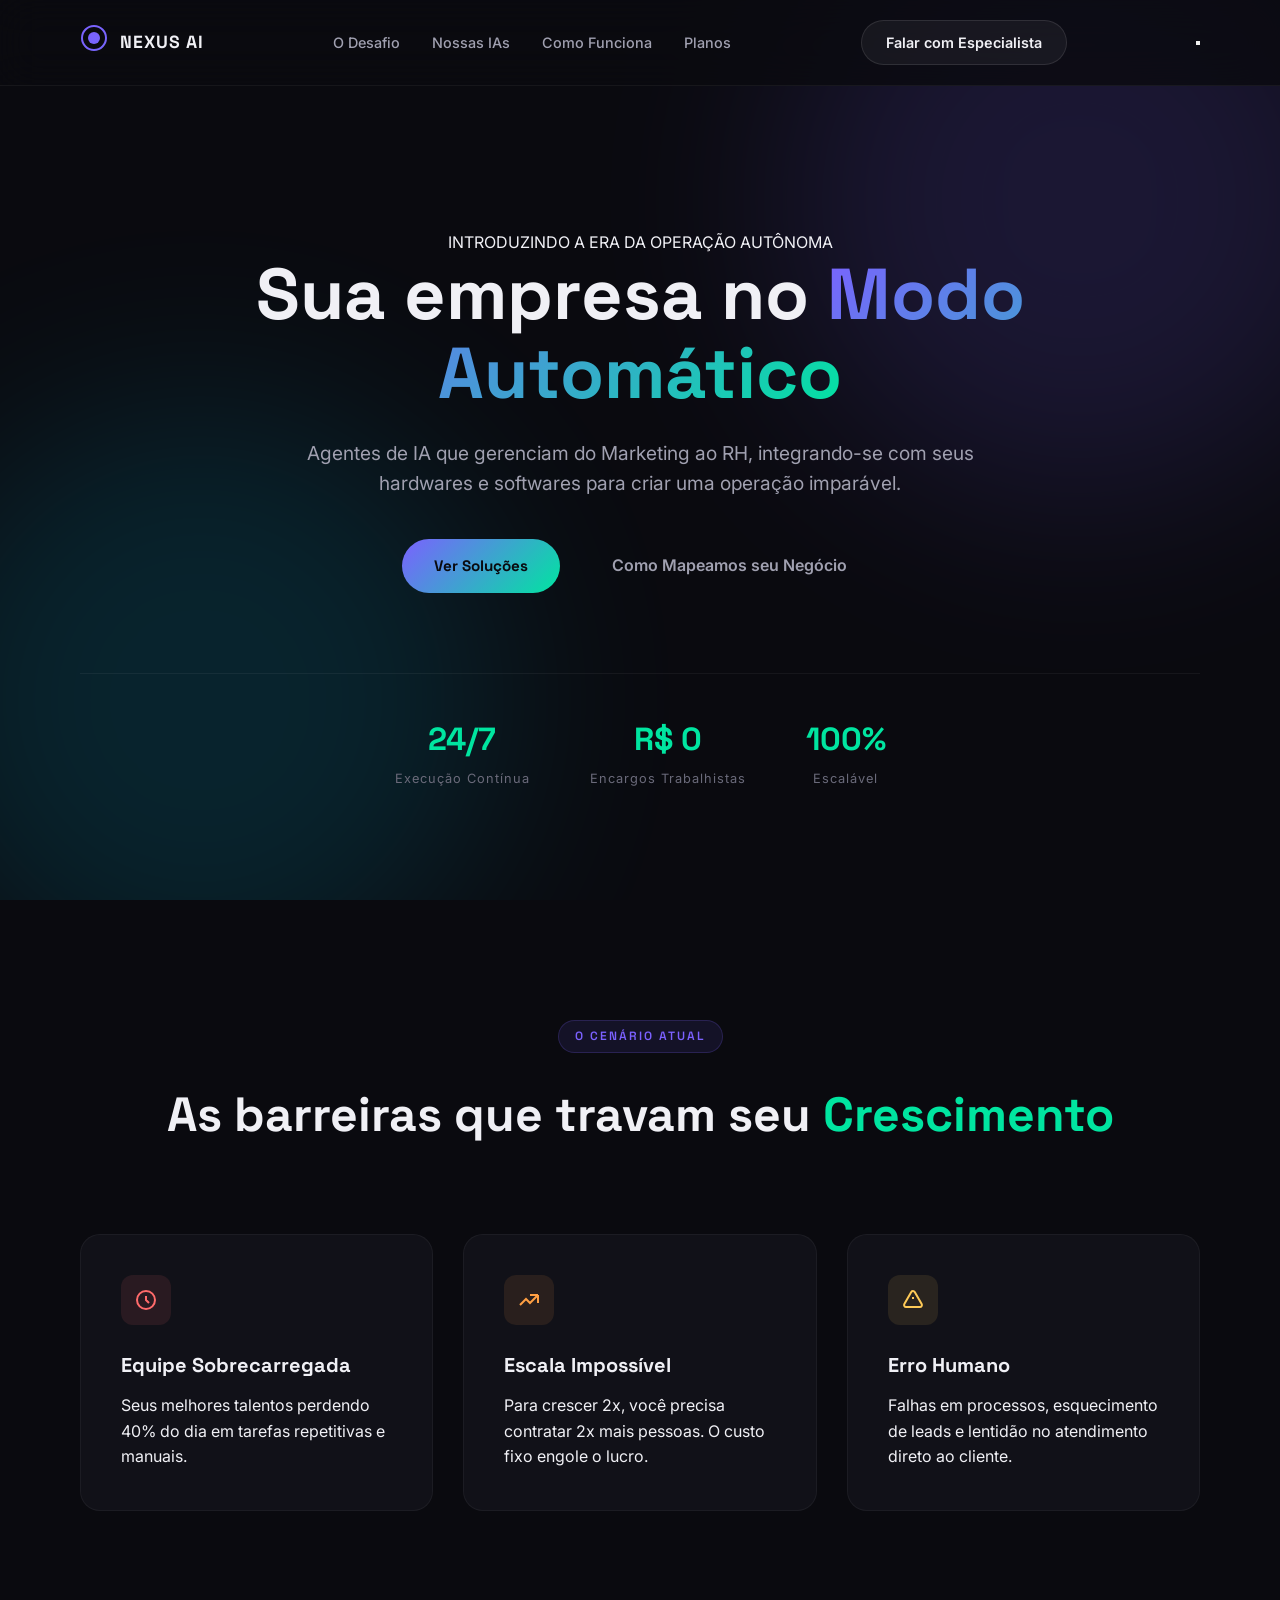
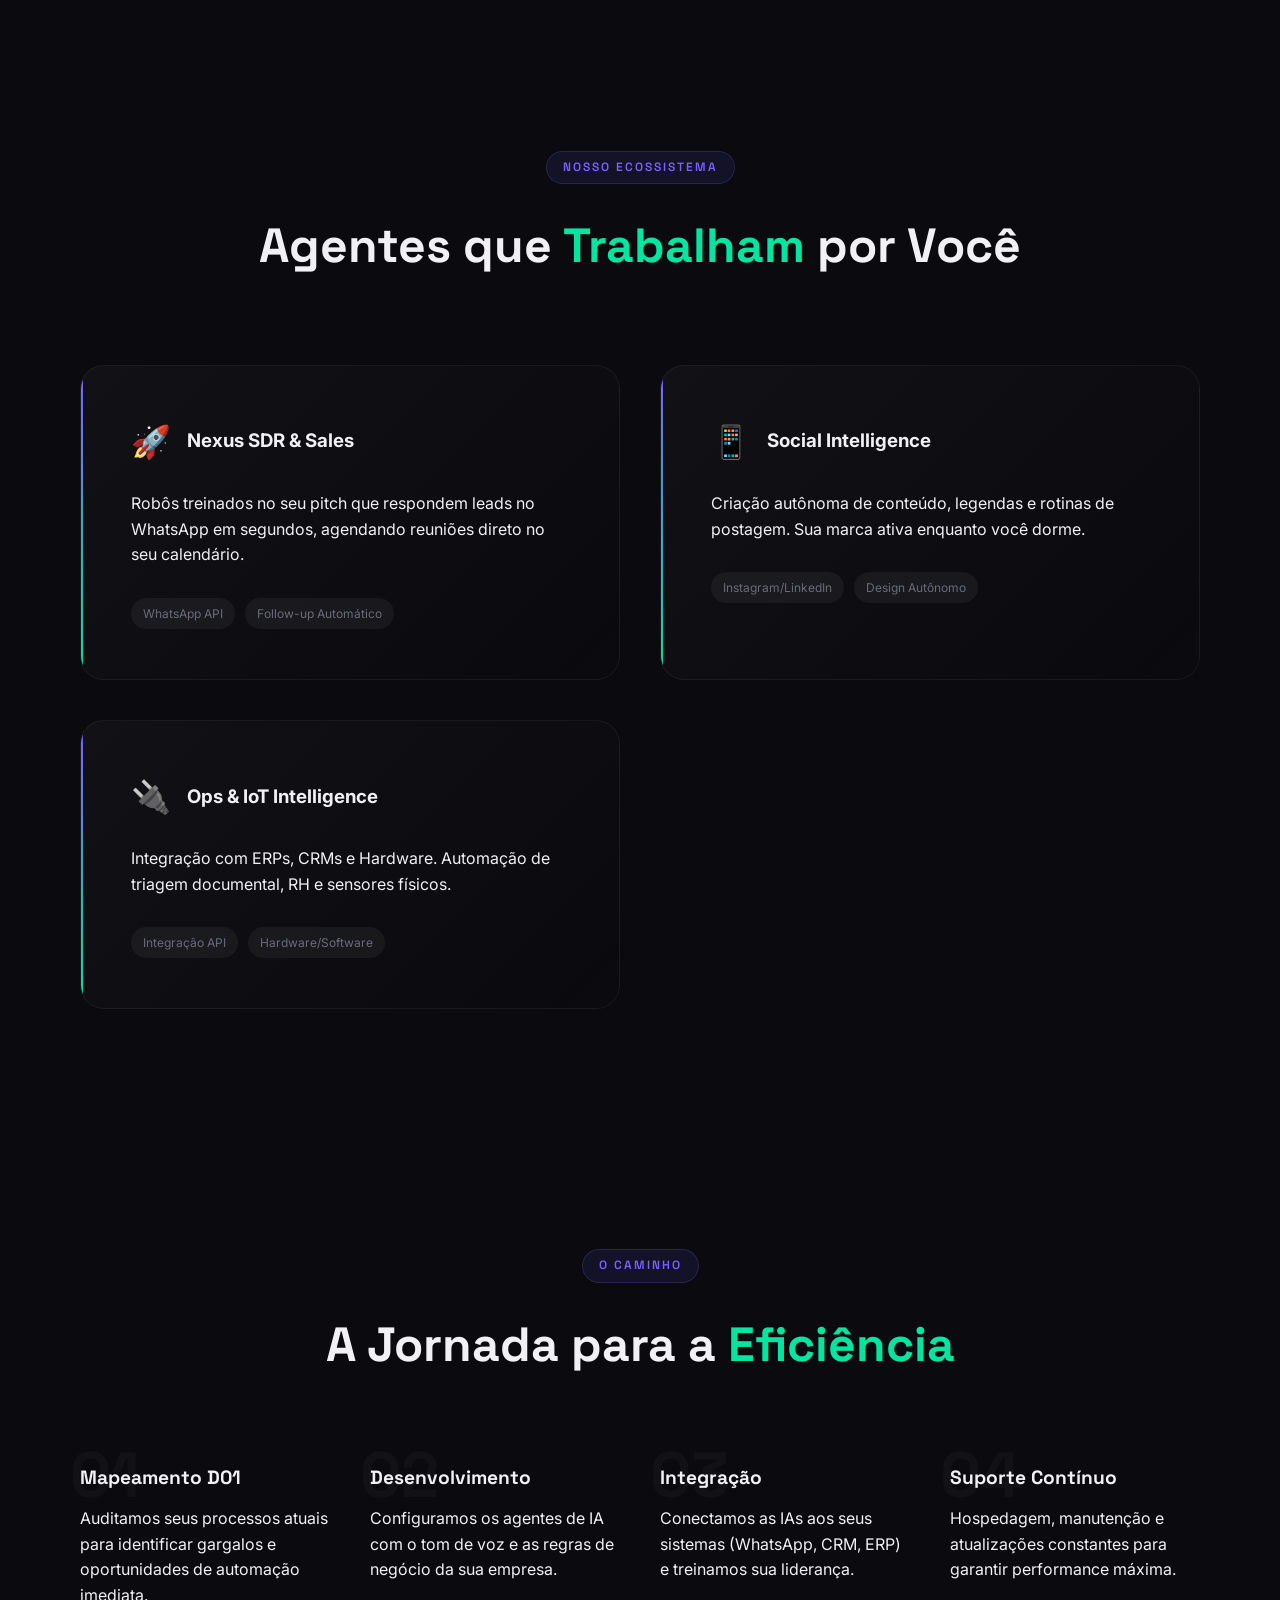
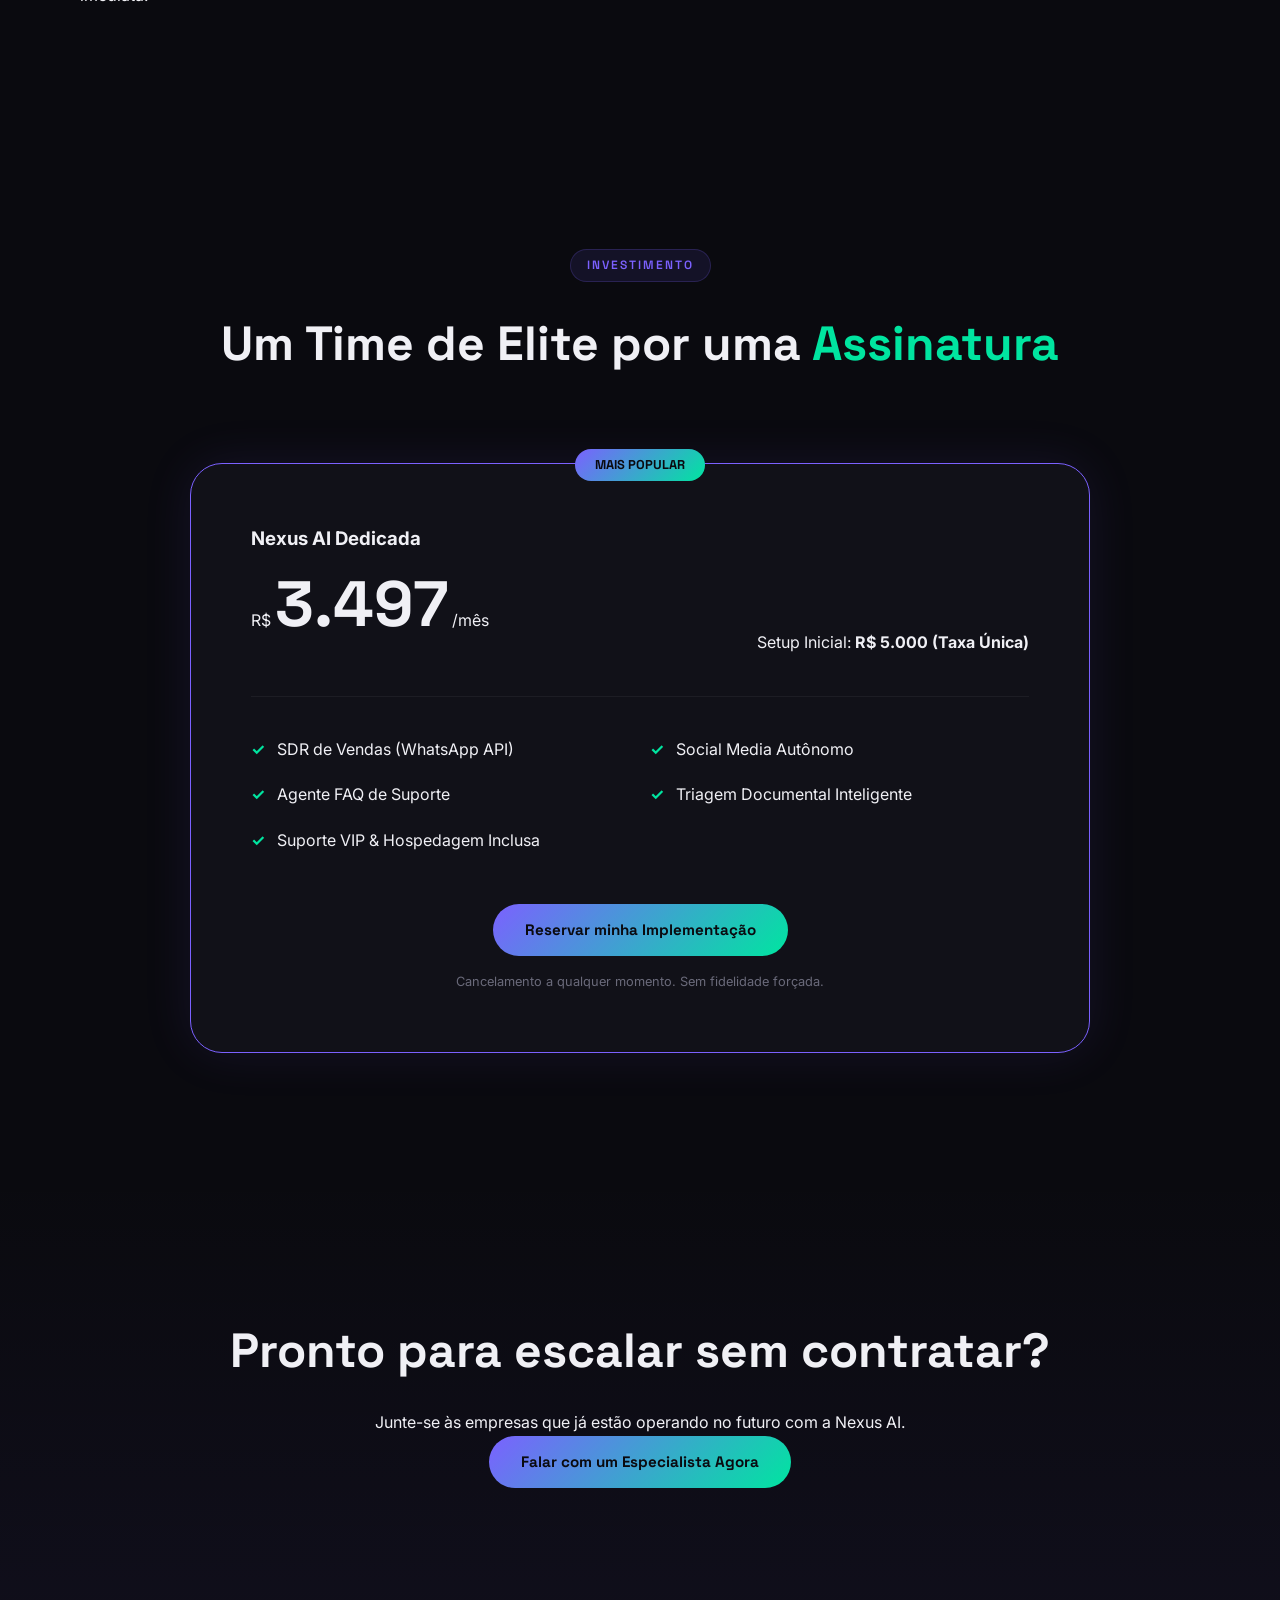
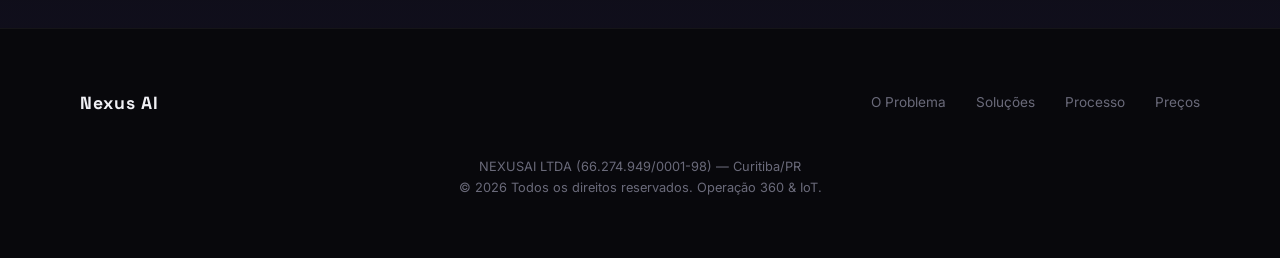
==== index.html @ a138fdcd "initial commit: nexus ai landing page" ====
<!DOCTYPE html>
<html lang="pt-BR">
<head>
    <meta charset="UTF-8">
    <meta name="viewport" content="width=device-width, initial-scale=1.0">
    <title>Nexus AI — Inteligência Artificial Operacional</title>
    <meta name="description" content="Automação operacional profunda com agentes de IA para empresas que buscam escala e eficiência.">
    <link rel="preconnect" href="https://fonts.googleapis.com">
    <link rel="preconnect" href="https://fonts.gstatic.com" crossorigin>
    <link href="https://fonts.googleapis.com/css2?family=Inter:wght@300;400;500;600;700;800;900&family=Space+Grotesk:wght@400;500;600;700&display=swap" rel="stylesheet">
    <link rel="stylesheet" href="landing.css">
</head>
<body>
    <!-- Header -->
    <header class="header">
        <div class="header-container">
            <div class="logo">
                <div class="logo-icon">
                    <svg width="28" height="28" viewBox="0 0 28 28" fill="none">
                        <circle cx="14" cy="14" r="12" stroke="url(#logoGrad)" stroke-width="2"/>
                        <circle cx="14" cy="14" r="6" fill="url(#logoGrad)"/>
                        <defs>
                            <linearGradient id="logoGrad" x1="0" y1="0" x2="28" y2="28">
                                <stop offset="0%" stop-color="#7B61FF"/>
                                <stop offset="100%" stop-color="#00E5A0"/>
                            </linearGradient>
                        </defs>
                    </svg>
                </div>
                <span>NEXUS AI</span>
            </div>
            <nav class="nav-links">
                <a href="#problema">O Desafio</a>
                <a href="#solucoes">Nossas IAs</a>
                <a href="#processo">Como Funciona</a>
                <a href="#precos">Planos</a>
            </nav>
            <div class="header-cta">
                <a href="https://wa.me/5541997586835" class="btn-secondary">Falar com Especialista</a>
            </div>
            <button class="mobile-menu-btn"><span></span><span></span></button>
        </div>
    </header>

    <main>
        <!-- HERO SECTION -->
        <section class="hero" id="home">
            <div class="hero-container container">
                <div class="hero-badge reveal">INTRODUZINDO A ERA DA OPERAÇÃO AUTÔNOMA</div>
                <h1 class="hero-title reveal">
                    Sua empresa no <span class="gradient-text">Modo Automático</span>
                </h1>
                <p class="hero-text reveal">
                    Agentes de IA que gerenciam do Marketing ao RH, integrando-se com seus hardwares e softwares para criar uma operação imparável.
                </p>
                <div class="hero-actions reveal">
                    <a href="#solucoes" class="btn-primary">Ver Soluções</a>
                    <a href="#processo" class="btn-ghost">Como Mapeamos seu Negócio</a>
                </div>
                <div class="hero-stats reveal">
                    <div class="stat-item">
                        <span class="stat-val">24/7</span>
                        <span class="stat-label">Execução Contínua</span>
                    </div>
                    <div class="stat-item">
                        <span class="stat-val">R$ 0</span>
                        <span class="stat-label">Encargos Trabalhistas</span>
                    </div>
                    <div class="stat-item">
                        <span class="stat-val">100%</span>
                        <span class="stat-label">Escalável</span>
                    </div>
                </div>
            </div>
            <div class="hero-bg">
                <div class="blob blob-1"></div>
                <div class="blob blob-2"></div>
            </div>
        </section>

        <!-- PROBLEM SECTION -->
        <section class="section problem" id="problema">
            <div class="container">
                <div class="section-header reveal">
                    <span class="badge">O CENÁRIO ATUAL</span>
                    <h2>As barreiras que travam seu <span>Crescimento</span></h2>
                </div>
                <div class="problem-grid">
                    <div class="problem-card reveal">
                        <div class="icon red">
                            <svg width="24" height="24" viewBox="0 0 24 24" fill="none" stroke="currentColor" stroke-width="2"><path d="M12 8v4l3 3m6-3a9 9 0 11-18 0 9 9 0 0118 0z"/></svg>
                        </div>
                        <h3>Equipe Sobrecarregada</h3>
                        <p>Seus melhores talentos perdendo 40% do dia em tarefas repetitivas e manuais.</p>
                    </div>
                    <div class="problem-card reveal">
                        <div class="icon orange">
                            <svg width="24" height="24" viewBox="0 0 24 24" fill="none" stroke="currentColor" stroke-width="2"><path d="M13 7h8m0 0v8m0-8l-8 8-4-4-6 6"/></svg>
                        </div>
                        <h3>Escala Impossível</h3>
                        <p>Para crescer 2x, você precisa contratar 2x mais pessoas. O custo fixo engole o lucro.</p>
                    </div>
                    <div class="problem-card reveal">
                        <div class="icon yellow">
                            <svg width="24" height="24" viewBox="0 0 24 24" fill="none" stroke="currentColor" stroke-width="2"><path d="M12 9v2m0 4h.01m-6.938 4h13.856c1.54 0 2.502-1.667 1.732-3L13.732 4c-.77-1.333-2.694-1.333-3.464 0L3.34 16c-.77 1.333.192 3 1.732 3z"/></svg>
                        </div>
                        <h3>Erro Humano</h3>
                        <p>Falhas em processos, esquecimento de leads e lentidão no atendimento direto ao cliente.</p>
                    </div>
                </div>
            </div>
        </section>

        <!-- SOLUTIONS SECTION -->
        <section class="section solutions" id="solucoes">
            <div class="container">
                <div class="section-header reveal">
                    <span class="badge">NOSSO ECOSSISTEMA</span>
                    <h2>Agentes que <span>Trabalham</span> por Você</h2>
                </div>
                <div class="solutions-grid">
                    <div class="solution-card reveal">
                        <div class="sol-top">
                            <div class="sol-icon">🚀</div>
                            <h3>Nexus SDR & Sales</h3>
                        </div>
                        <p>Robôs treinados no seu pitch que respondem leads no WhatsApp em segundos, agendando reuniões direto no seu calendário.</p>
                        <div class="sol-tags">
                            <span>WhatsApp API</span>
                            <span>Follow-up Automático</span>
                        </div>
                    </div>
                    <div class="solution-card reveal">
                        <div class="sol-top">
                            <div class="sol-icon">📱</div>
                            <h3>Social Intelligence</h3>
                        </div>
                        <p>Criação autônoma de conteúdo, legendas e rotinas de postagem. Sua marca ativa enquanto você dorme.</p>
                        <div class="sol-tags">
                            <span>Instagram/LinkedIn</span>
                            <span>Design Autônomo</span>
                        </div>
                    </div>
                    <div class="solution-card reveal">
                        <div class="sol-top">
                            <div class="sol-icon">🔌</div>
                            <h3>Ops & IoT Intelligence</h3>
                        </div>
                        <p>Integração com ERPs, CRMs e Hardware. Automação de triagem documental, RH e sensores físicos.</p>
                        <div class="sol-tags">
                            <span>Integração API</span>
                            <span>Hardware/Software</span>
                        </div>
                    </div>
                </div>
            </div>
        </section>

        <!-- PROCESS SECTION -->
        <section class="section process" id="processo">
            <div class="container">
                <div class="section-header reveal">
                    <span class="badge">O CAMINHO</span>
                    <h2>A Jornada para a <span>Eficiência</span></h2>
                </div>
                <div class="process-steps">
                    <div class="p-step reveal">
                        <div class="p-num">01</div>
                        <h3>Mapeamento D01</h3>
                        <p>Auditamos seus processos atuais para identificar gargalos e oportunidades de automação imediata.</p>
                    </div>
                    <div class="p-step reveal">
                        <div class="p-num">02</div>
                        <h3>Desenvolvimento</h3>
                        <p>Configuramos os agentes de IA com o tom de voz e as regras de negócio da sua empresa.</p>
                    </div>
                    <div class="p-step reveal">
                        <div class="p-num">03</div>
                        <h3>Integração</h3>
                        <p>Conectamos as IAs aos seus sistemas (WhatsApp, CRM, ERP) e treinamos sua liderança.</p>
                    </div>
                    <div class="p-step reveal">
                        <div class="p-num">04</div>
                        <h3>Suporte Contínuo</h3>
                        <p>Hospedagem, manutenção e atualizações constantes para garantir performance máxima.</p>
                    </div>
                </div>
            </div>
        </section>

        <!-- PRICING SECTION -->
        <section class="section pricing" id="precos">
            <div class="container">
                <div class="section-header reveal">
                    <span class="badge">INVESTIMENTO</span>
                    <h2>Um Time de Elite por uma <span>Assinatura</span></h2>
                </div>
                <div class="pricing-card-main reveal">
                    <div class="pricing-badge">MAIS POPULAR</div>
                    <div class="pricing-top">
                        <div class="price-info">
                            <h3>Nexus AI Dedicada</h3>
                            <div class="price">
                                <span class="currency">R$</span>
                                <span class="amt">3.497</span>
                                <span class="period">/mês</span>
                            </div>
                        </div>
                        <div class="setup-info">
                            <span>Setup Inicial: <strong>R$ 5.000 (Taxa Única)</strong></span>
                        </div>
                    </div>
                    <div class="pricing-content">
                        <ul class="features">
                            <li>SDR de Vendas (WhatsApp API)</li>
                            <li>Social Media Autônomo</li>
                            <li>Agente FAQ de Suporte</li>
                            <li>Triagem Documental Inteligente</li>
                            <li>Suporte VIP & Hospedagem Inclusa</li>
                        </ul>
                        <div class="pricing-actions">
                            <a href="https://wa.me/5541997586835" class="btn-primary">Reservar minha Implementação</a>
                            <p class="disclaimer">Cancelamento a qualquer momento. Sem fidelidade forçada.</p>
                        </div>
                    </div>
                </div>
            </div>
        </section>

        <!-- FINAL CTA -->
        <section class="final-cta">
            <div class="container reveal">
                <h2>Pronto para escalar sem contratar?</h2>
                <p>Junte-se às empresas que já estão operando no futuro com a Nexus AI.</p>
                <div class="cta-buttons">
                    <a href="https://wa.me/5541997586835" class="btn-primary">Falar com um Especialista Agora</a>
                </div>
            </div>
        </section>
    </main>

    <footer class="footer">
        <div class="container">
            <div class="footer-top">
                <div class="logo">Nexus AI</div>
                <div class="footer-links">
                    <a href="#problema">O Problema</a>
                    <a href="#solucoes">Soluções</a>
                    <a href="#processo">Processo</a>
                    <a href="#precos">Preços</a>
                </div>
            </div>
            <div class="footer-bottom">
                <p>NEXUSAI LTDA (66.274.949/0001-98) — Curitiba/PR</p>
                <p>© 2026 Todos os direitos reservados. Operação 360 & IoT.</p>
            </div>
        </div>
    </footer>

    <script src="landing_script.js"></script>
</body>
</html>
---- landing.css ----
/* ============================================
   NEXUS AI — LANDING PAGE STYLES
   ============================================ */

:root {
    --bg-primary: #0a0a0f;
    --bg-secondary: #0d0d12;
    --bg-card: rgba(22, 22, 30, 0.6);
    --text-primary: #f0f0f5;
    --text-secondary: #a0a0b0;
    --text-muted: #6a6a7a;
    --accent-green: #00E5A0;
    --accent-cyan: #00B4D8;
    --accent-purple: #7B61FF;
    --accent-red: #FF6B6B;
    --accent-orange: #FF9F43;
    --accent-yellow: #FECA57;
    --gradient-primary: linear-gradient(135deg, #7B61FF 0%, #00E5A0 100%);
    --font-primary: 'Inter', sans-serif;
    --font-display: 'Space Grotesk', sans-serif;
    --transition: all 0.4s cubic-bezier(0.4, 0, 0.2, 1);
    --container-max: 1200px;
}

* {
    margin: 0;
    padding: 0;
    box-sizing: border-box;
}

html {
    scroll-behavior: smooth;
    background-color: var(--bg-primary);
}

body {
    font-family: var(--font-primary);
    background: var(--bg-primary);
    color: var(--text-primary);
    line-height: 1.6;
    overflow-x: hidden;
    -webkit-font-smoothing: antialiased;
}

.container {
    width: 100%;
    max-width: var(--container-max);
    margin: 0 auto;
    padding: 0 40px;
}

.gradient-text {
    background: var(--gradient-primary);
    -webkit-background-clip: text;
    -webkit-text-fill-color: transparent;
    background-clip: text;
}

.badge {
    display: inline-block;
    padding: 6px 16px;
    background: rgba(123, 97, 255, 0.1);
    border: 1px solid rgba(123, 97, 255, 0.2);
    border-radius: 100px;
    font-family: var(--font-display);
    font-size: 0.75rem;
    font-weight: 600;
    letter-spacing: 2px;
    color: var(--accent-purple);
    margin-bottom: 24px;
}

/* ============================================
   HEADER
   ============================================ */
.header {
    position: fixed;
    top: 0;
    left: 0;
    width: 100%;
    z-index: 1000;
    background: rgba(10, 10, 15, 0.8);
    backdrop-filter: blur(20px);
    border-bottom: 1px solid rgba(255, 255, 255, 0.05);
    padding: 20px 0;
    transition: var(--transition);
}

.header-container {
    display: flex;
    justify-content: space-between;
    align-items: center;
    max-width: var(--container-max);
    margin: 0 auto;
    padding: 0 40px;
}

.logo {
    display: flex;
    align-items: center;
    gap: 12px;
    font-family: var(--font-display);
    font-weight: 700;
    font-size: 1.1rem;
    letter-spacing: 1px;
}

.nav-links {
    display: flex;
    gap: 32px;
}

.nav-links a {
    text-decoration: none;
    color: var(--text-secondary);
    font-size: 0.9rem;
    font-weight: 500;
    transition: var(--transition);
}

.nav-links a:hover {
    color: var(--accent-green);
}

/* ============================================
   BUTTONS
   ============================================ */
.btn-primary {
    display: inline-flex;
    align-items: center;
    padding: 14px 32px;
    background: var(--gradient-primary);
    border: none;
    border-radius: 100px;
    color: #0a0a0f;
    font-family: var(--font-display);
    font-size: 0.95rem;
    font-weight: 700;
    text-decoration: none;
    transition: var(--transition);
    cursor: pointer;
}

.btn-primary:hover {
    transform: translateY(-3px);
    box-shadow: 0 10px 30px rgba(123, 97, 255, 0.3);
}

.btn-secondary {
    display: inline-flex;
    padding: 10px 24px;
    background: rgba(255, 255, 255, 0.05);
    border: 1px solid rgba(255, 255, 255, 0.1);
    border-radius: 100px;
    color: var(--text-primary);
    font-size: 0.9rem;
    font-weight: 600;
    text-decoration: none;
    transition: var(--transition);
}

.btn-secondary:hover {
    background: rgba(255, 255, 255, 0.1);
    border-color: var(--accent-green);
}

.btn-ghost {
    display: inline-flex;
    padding: 14px 32px;
    color: var(--text-secondary);
    text-decoration: none;
    font-weight: 600;
}

/* ============================================
   HERO
   ============================================ */
.hero {
    min-height: 100vh;
    display: flex;
    align-items: center;
    padding-top: 120px;
    position: relative;
    overflow: hidden;
}

.hero-container {
    position: relative;
    z-index: 10;
    text-align: center;
}

.hero-title {
    font-family: var(--font-display);
    font-size: clamp(2.5rem, 6vw, 4.5rem);
    font-weight: 800;
    line-height: 1.1;
    margin-bottom: 24px;
}

.hero-text {
    font-size: 1.2rem;
    color: var(--text-secondary);
    max-width: 700px;
    margin: 0 auto 40px;
}

.hero-actions {
    display: flex;
    justify-content: center;
    gap: 20px;
    margin-bottom: 80px;
}

.hero-stats {
    display: flex;
    justify-content: center;
    gap: 60px;
    padding-top: 40px;
    border-top: 1px solid rgba(255, 255, 255, 0.05);
}

.stat-item {
    text-align: center;
}

.stat-val {
    display: block;
    font-family: var(--font-display);
    font-size: 2rem;
    font-weight: 700;
    color: var(--accent-green);
}

.stat-label {
    font-size: 0.8rem;
    color: var(--text-muted);
    letter-spacing: 1px;
}

.hero-bg {
    position: absolute;
    inset: 0;
    z-index: 1;
}

.blob {
    position: absolute;
    width: 600px;
    height: 600px;
    filter: blur(100px);
    opacity: 0.15;
    border-radius: 50%;
}

.blob-1 {
    top: -100px;
    right: -100px;
    background: var(--accent-purple);
}

.blob-2 {
    bottom: -100px;
    left: -100px;
    background: var(--accent-cyan);
}

/* ============================================
   SECTIONS
   ============================================ */
.section {
    padding: 120px 0;
}

.section-header {
    text-align: center;
    margin-bottom: 80px;
}

.section-header h2 {
    font-family: var(--font-display);
    font-size: clamp(2rem, 4vw, 3rem);
    font-weight: 700;
}

.section-header h2 span {
    color: var(--accent-green);
}

/* ============================================
   PROBLEM GRID
   ============================================ */
.problem-grid {
    display: grid;
    grid-template-columns: repeat(auto-fit, minmax(300px, 1fr));
    gap: 30px;
}

.problem-card {
    padding: 40px;
    background: var(--bg-card);
    border: 1px solid rgba(255, 255, 255, 0.05);
    border-radius: 20px;
    transition: var(--transition);
}

.problem-card:hover {
    background: rgba(22, 22, 30, 0.8);
    transform: translateY(-5px);
    border-color: rgba(0, 229, 160, 0.2);
}

.problem-card .icon {
    width: 50px;
    height: 50px;
    border-radius: 12px;
    display: flex;
    align-items: center;
    justify-content: center;
    margin-bottom: 24px;
}

.icon.red { background: rgba(255, 107, 107, 0.1); color: var(--accent-red); }
.icon.orange { background: rgba(255, 159, 67, 0.1); color: var(--accent-orange); }
.icon.yellow { background: rgba(254, 202, 87, 0.1); color: var(--accent-yellow); }

.problem-card h3 {
    font-family: var(--font-display);
    font-size: 1.25rem;
    margin-bottom: 12px;
}

/* ============================================
   SOLUTIONS
   ============================================ */
.solutions-grid {
    display: grid;
    grid-template-columns: repeat(auto-fit, minmax(350px, 1fr));
    gap: 40px;
}

.solution-card {
    padding: 50px;
    background: linear-gradient(135deg, rgba(255,255,255,0.03), transparent);
    border: 1px solid rgba(255, 255, 255, 0.05);
    border-radius: 24px;
    position: relative;
    overflow: hidden;
}

.solution-card::before {
    content: '';
    position: absolute;
    top: 0;
    left: 0;
    width: 2px;
    height: 100%;
    background: var(--gradient-primary);
}

.sol-top {
    display: flex;
    align-items: center;
    gap: 16px;
    margin-bottom: 24px;
}

.sol-icon {
    font-size: 2rem;
}

.sol-tags {
    display: flex;
    gap: 10px;
    margin-top: 30px;
}

.sol-tags span {
    padding: 6px 12px;
    background: rgba(255, 255, 255, 0.05);
    border-radius: 100px;
    font-size: 0.75rem;
    color: var(--text-muted);
}

/* ============================================
   PROCESS
   ============================================ */
.process-steps {
    display: grid;
    grid-template-columns: repeat(auto-fit, minmax(250px, 1fr));
    gap: 40px;
    position: relative;
}

.p-step {
    position: relative;
}

.p-num {
    font-family: var(--font-display);
    font-size: 4rem;
    font-weight: 800;
    color: rgba(255, 255, 255, 0.03);
    position: absolute;
    top: -20px;
    left: -10px;
    line-height: 1;
}

.p-step h3 {
    font-family: var(--font-display);
    font-size: 1.2rem;
    margin-bottom: 12px;
    position: relative;
    z-index: 10;
}

/* ============================================
   PRICING
   ============================================ */
.pricing-card-main {
    max-width: 900px;
    margin: 0 auto;
    background: #111118;
    border: 1px solid var(--accent-purple);
    border-radius: 32px;
    padding: 60px;
    position: relative;
    box-shadow: 0 0 50px rgba(123, 97, 255, 0.1);
}

.pricing-badge {
    position: absolute;
    top: -15px;
    left: 50%;
    transform: translateX(-50%);
    background: var(--gradient-primary);
    color: #0a0a0f;
    padding: 6px 20px;
    border-radius: 100px;
    font-family: var(--font-display);
    font-size: 0.8rem;
    font-weight: 700;
}

.pricing-top {
    display: flex;
    justify-content: space-between;
    align-items: flex-end;
    margin-bottom: 40px;
    padding-bottom: 40px;
    border-bottom: 1px solid rgba(255, 255, 255, 0.05);
}

.price .amt {
    font-family: var(--font-display);
    font-size: 4rem;
    font-weight: 800;
    color: var(--text-primary);
}

.features {
    list-style: none;
    display: grid;
    grid-template-columns: 1fr 1fr;
    gap: 20px;
    margin-bottom: 50px;
}

.features li::before {
    content: '✓';
    color: var(--accent-green);
    margin-right: 12px;
    font-weight: 700;
}

.pricing-actions {
    text-align: center;
}

.disclaimer {
    margin-top: 16px;
    font-size: 0.8rem;
    color: var(--text-muted);
}

/* ============================================
   FINAL CTA
   ============================================ */
.final-cta {
    padding: 140px 0;
    background: linear-gradient(to bottom, transparent, rgba(123, 97, 255, 0.05));
    text-align: center;
}

.final-cta h2 {
    font-family: var(--font-display);
    font-size: 3rem;
    margin-bottom: 20px;
}

/* ============================================
   FOOTER
   ============================================ */
.footer {
    padding: 60px 0;
    border-top: 1px solid rgba(255, 255, 255, 0.05);
    background: #08080c;
}

.footer-top {
    display: flex;
    justify-content: space-between;
    align-items: center;
    margin-bottom: 40px;
}

.footer-links {
    display: flex;
    gap: 30px;
}

.footer-links a {
    color: var(--text-muted);
    text-decoration: none;
    font-size: 0.85rem;
}

.footer-bottom {
    text-align: center;
    color: var(--text-muted);
    font-size: 0.8rem;
}

/* ============================================
   ANIMATIONS (Scroll Reveal)
   ============================================ */
.reveal {
    opacity: 0;
    transform: translateY(40px);
    transition: all 1s cubic-bezier(0.4, 0, 0.2, 1);
}

.reveal.active {
    opacity: 1;
    transform: translateY(0);
}

@media (max-width: 768px) {
    .container { padding: 0 24px; }
    .nav-links { display: none; }
    .features { grid-template-columns: 1fr; }
    .hero-actions { flex-direction: column; }
    .pricing-top { flex-direction: column; align-items: flex-start; gap: 20px; }
}
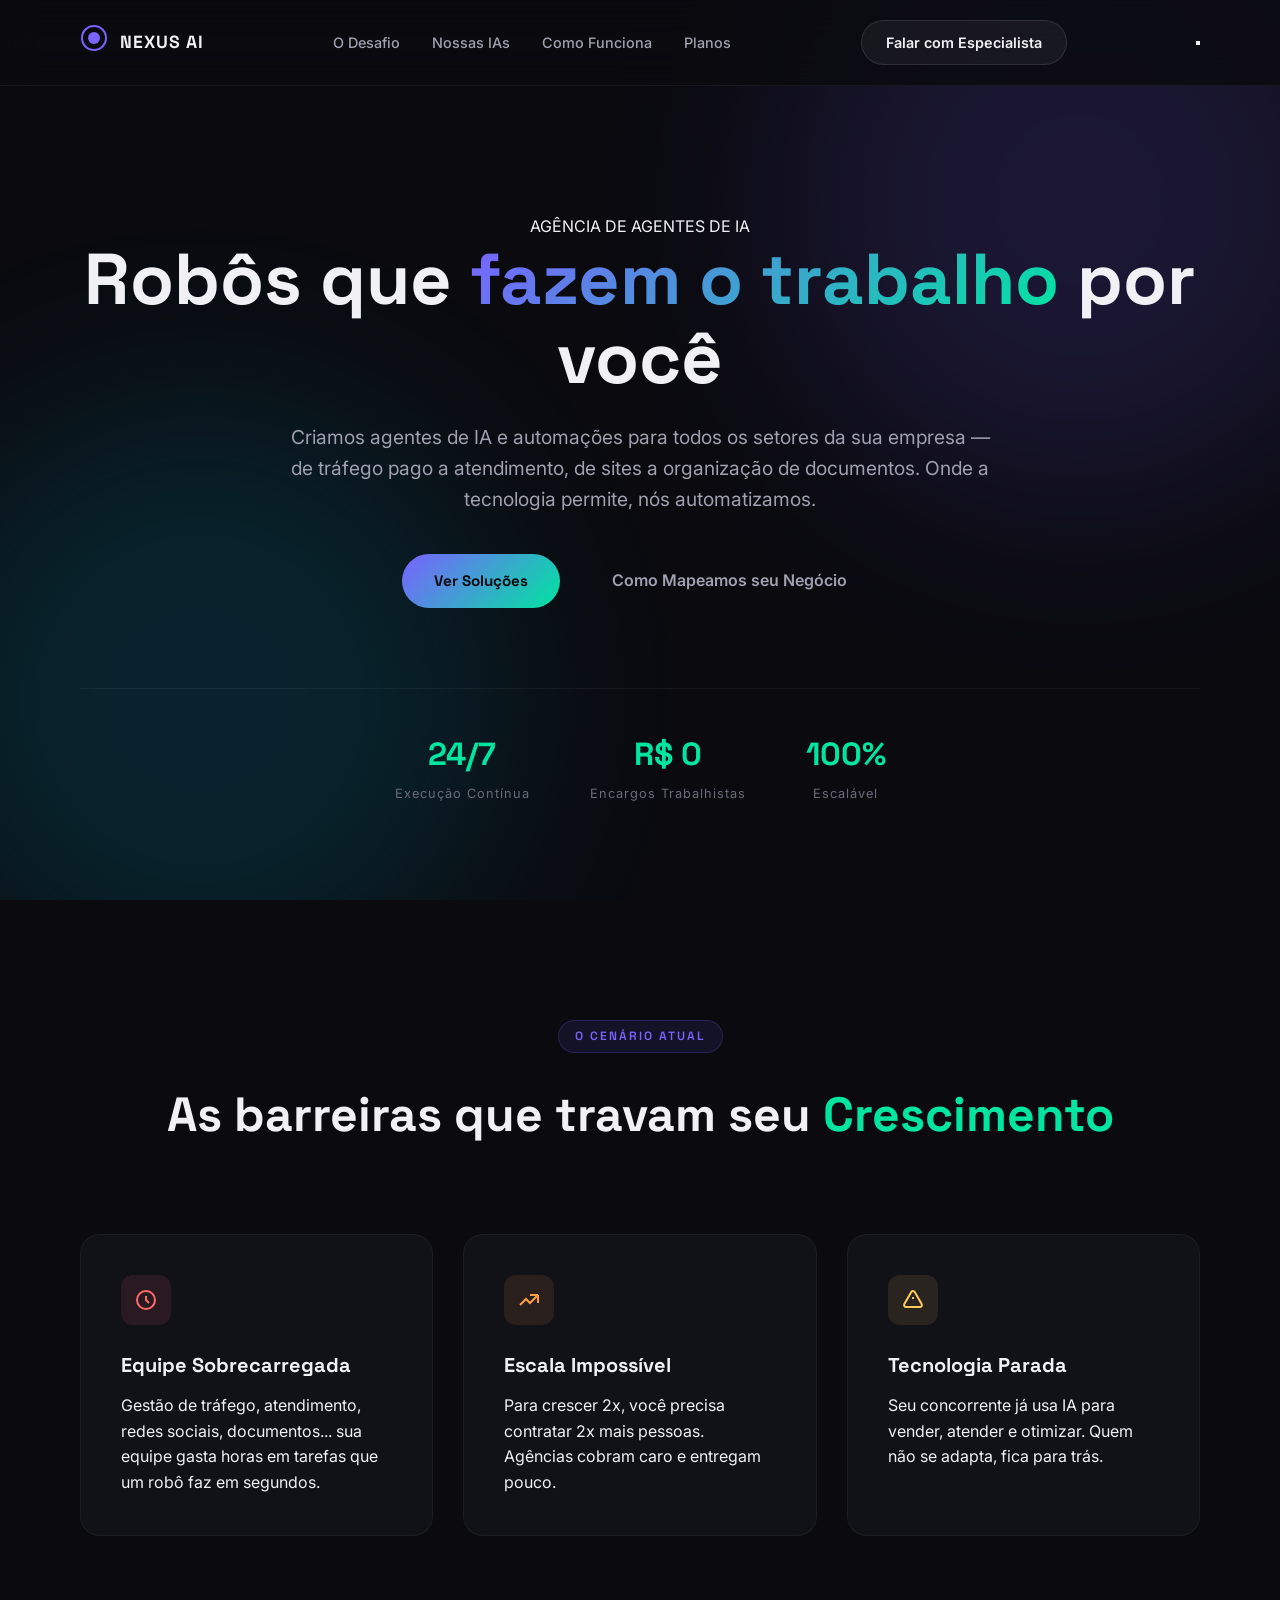
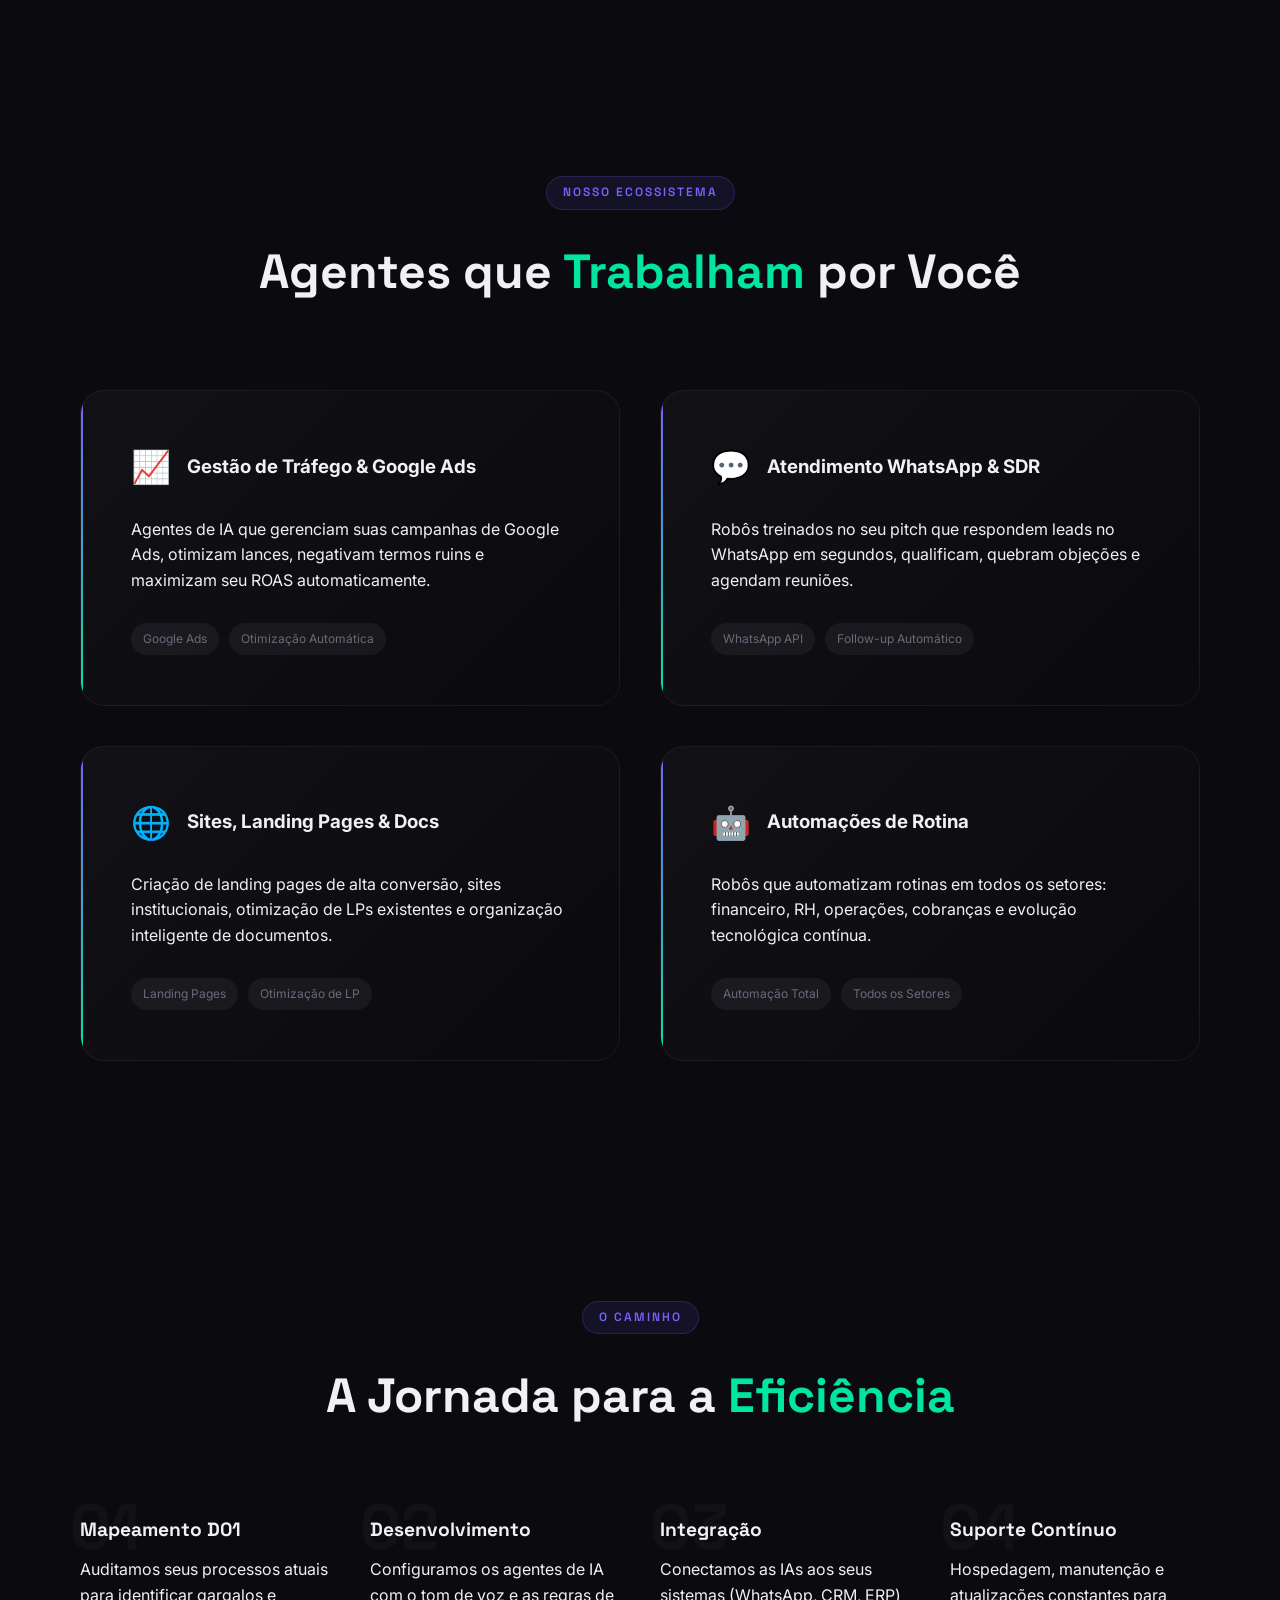
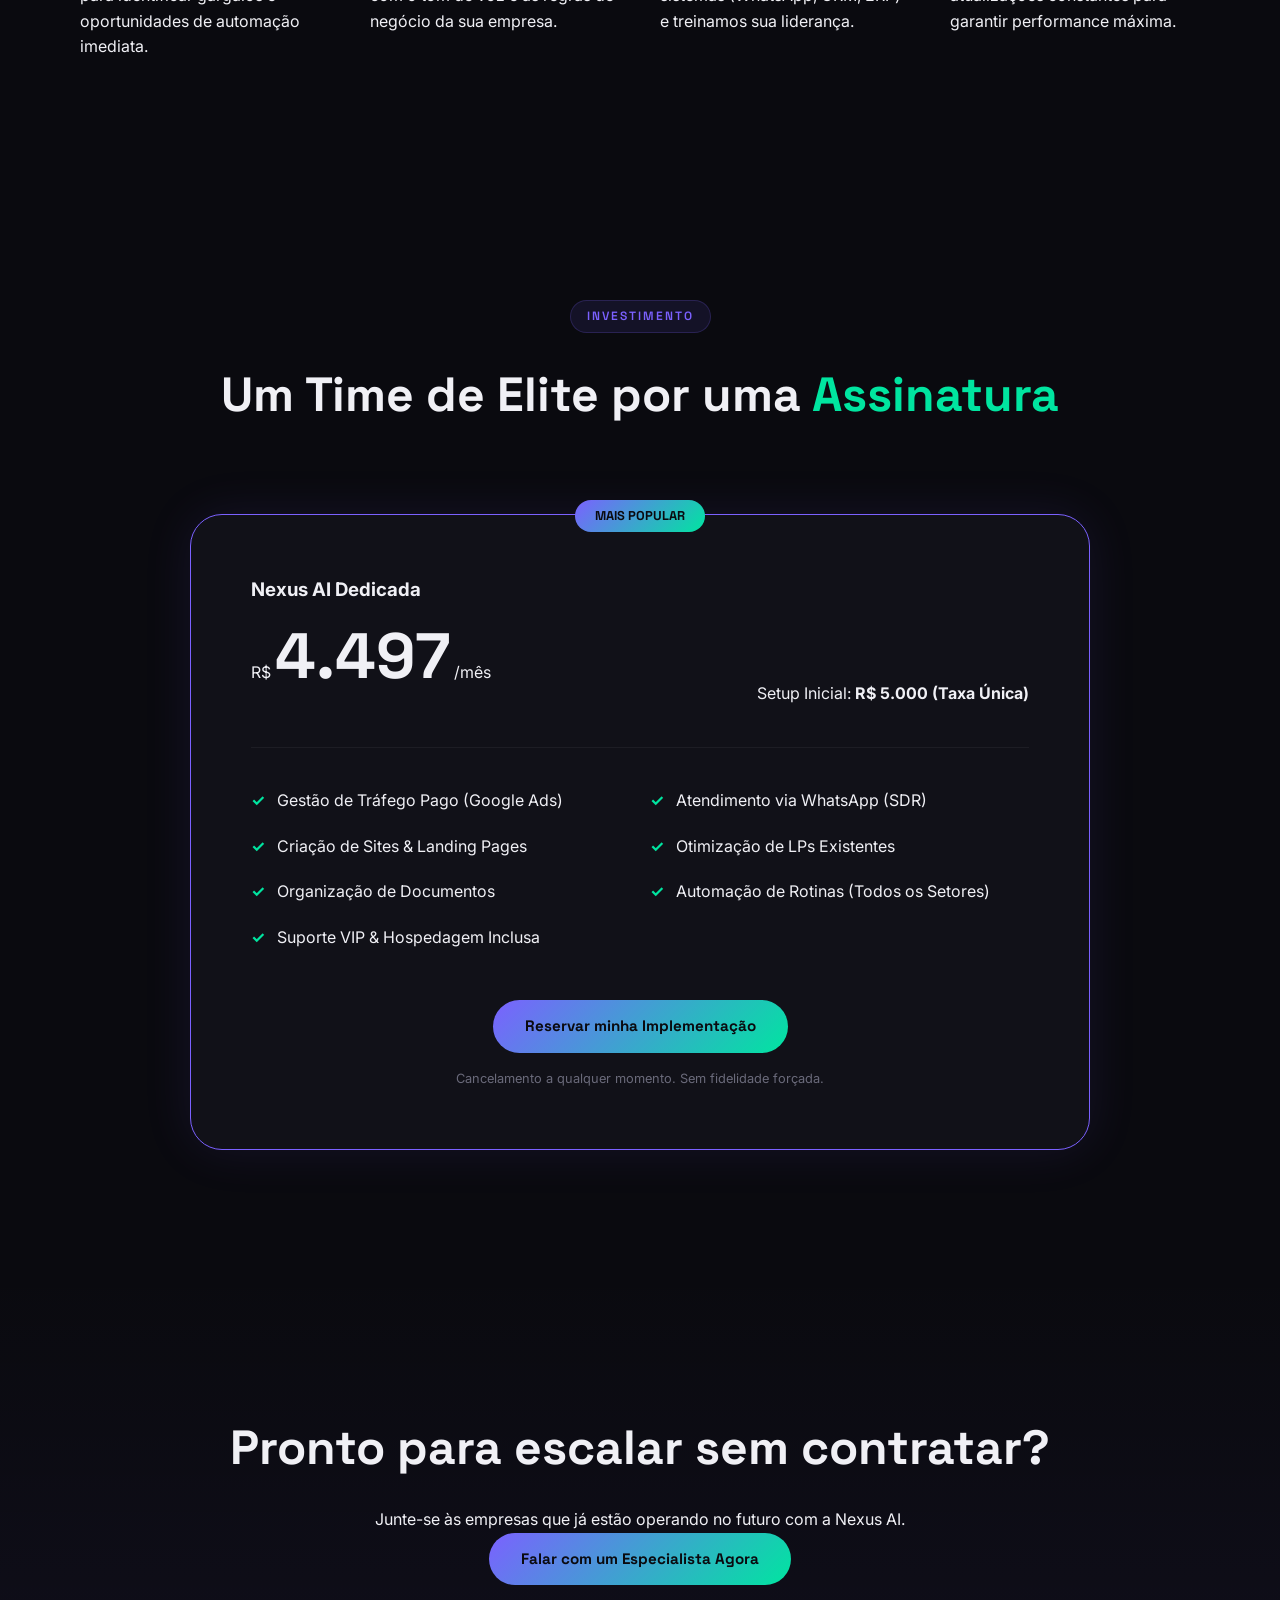
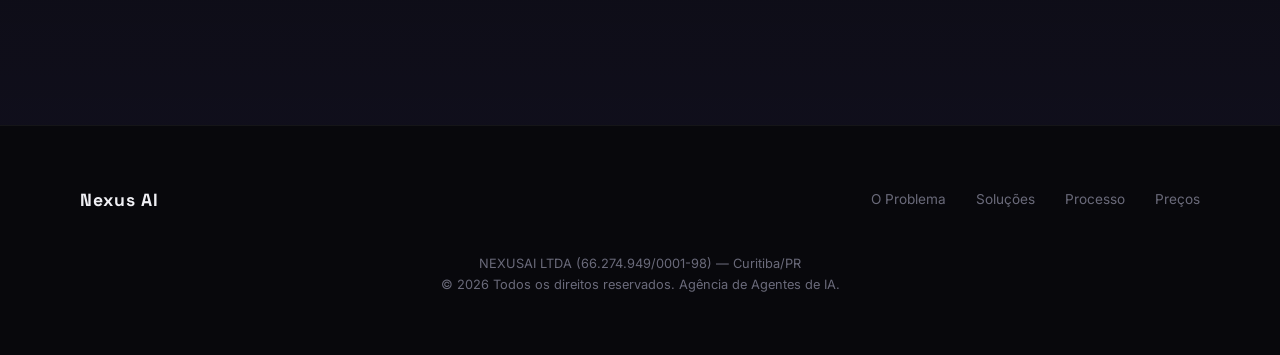
==== commit 92b31eca: "Update pricing to 4497 and service scope" ====
--- a/index.html
+++ b/index.html
@@ -3,8 +3,8 @@
 <head>
     <meta charset="UTF-8">
     <meta name="viewport" content="width=device-width, initial-scale=1.0">
-    <title>Nexus AI — Inteligência Artificial Operacional</title>
-    <meta name="description" content="Automação operacional profunda com agentes de IA para empresas que buscam escala e eficiência.">
+    <title>Nexus AI — Agência de Agentes de IA</title>
+    <meta name="description" content="Agência especializada em criar agentes de IA e automações para todos os setores da sua empresa. Gestão de tráfego, atendimento WhatsApp, sites, documentos e muito mais.">
     <link rel="preconnect" href="https://fonts.googleapis.com">
     <link rel="preconnect" href="https://fonts.gstatic.com" crossorigin>
     <link href="https://fonts.googleapis.com/css2?family=Inter:wght@300;400;500;600;700;800;900&family=Space+Grotesk:wght@400;500;600;700&display=swap" rel="stylesheet">
@@ -46,12 +46,12 @@
         <!-- HERO SECTION -->
         <section class="hero" id="home">
             <div class="hero-container container">
-                <div class="hero-badge reveal">INTRODUZINDO A ERA DA OPERAÇÃO AUTÔNOMA</div>
+                <div class="hero-badge reveal">AGÊNCIA DE AGENTES DE IA</div>
                 <h1 class="hero-title reveal">
-                    Sua empresa no <span class="gradient-text">Modo Automático</span>
+                    Robôs que <span class="gradient-text">fazem o trabalho</span> por você
                 </h1>
                 <p class="hero-text reveal">
-                    Agentes de IA que gerenciam do Marketing ao RH, integrando-se com seus hardwares e softwares para criar uma operação imparável.
+                    Criamos agentes de IA e automações para todos os setores da sua empresa — de tráfego pago a atendimento, de sites a organização de documentos. Onde a tecnologia permite, nós automatizamos.
                 </p>
                 <div class="hero-actions reveal">
                     <a href="#solucoes" class="btn-primary">Ver Soluções</a>
@@ -91,21 +91,21 @@
                             <svg width="24" height="24" viewBox="0 0 24 24" fill="none" stroke="currentColor" stroke-width="2"><path d="M12 8v4l3 3m6-3a9 9 0 11-18 0 9 9 0 0118 0z"/></svg>
                         </div>
                         <h3>Equipe Sobrecarregada</h3>
-                        <p>Seus melhores talentos perdendo 40% do dia em tarefas repetitivas e manuais.</p>
+                        <p>Gestão de tráfego, atendimento, redes sociais, documentos... sua equipe gasta horas em tarefas que um robô faz em segundos.</p>
                     </div>
                     <div class="problem-card reveal">
                         <div class="icon orange">
                             <svg width="24" height="24" viewBox="0 0 24 24" fill="none" stroke="currentColor" stroke-width="2"><path d="M13 7h8m0 0v8m0-8l-8 8-4-4-6 6"/></svg>
                         </div>
                         <h3>Escala Impossível</h3>
-                        <p>Para crescer 2x, você precisa contratar 2x mais pessoas. O custo fixo engole o lucro.</p>
+                        <p>Para crescer 2x, você precisa contratar 2x mais pessoas. Agências cobram caro e entregam pouco.</p>
                     </div>
                     <div class="problem-card reveal">
                         <div class="icon yellow">
                             <svg width="24" height="24" viewBox="0 0 24 24" fill="none" stroke="currentColor" stroke-width="2"><path d="M12 9v2m0 4h.01m-6.938 4h13.856c1.54 0 2.502-1.667 1.732-3L13.732 4c-.77-1.333-2.694-1.333-3.464 0L3.34 16c-.77 1.333.192 3 1.732 3z"/></svg>
                         </div>
-                        <h3>Erro Humano</h3>
-                        <p>Falhas em processos, esquecimento de leads e lentidão no atendimento direto ao cliente.</p>
+                        <h3>Tecnologia Parada</h3>
+                        <p>Seu concorrente já usa IA para vender, atender e otimizar. Quem não se adapta, fica para trás.</p>
                     </div>
                 </div>
             </div>
@@ -121,10 +121,21 @@
                 <div class="solutions-grid">
                     <div class="solution-card reveal">
                         <div class="sol-top">
-                            <div class="sol-icon">🚀</div>
-                            <h3>Nexus SDR & Sales</h3>
-                        </div>
-                        <p>Robôs treinados no seu pitch que respondem leads no WhatsApp em segundos, agendando reuniões direto no seu calendário.</p>
+                            <div class="sol-icon">📈</div>
+                            <h3>Gestão de Tráfego & Google Ads</h3>
+                        </div>
+                        <p>Agentes de IA que gerenciam suas campanhas de Google Ads, otimizam lances, negativam termos ruins e maximizam seu ROAS automaticamente.</p>
+                        <div class="sol-tags">
+                            <span>Google Ads</span>
+                            <span>Otimização Automática</span>
+                        </div>
+                    </div>
+                    <div class="solution-card reveal">
+                        <div class="sol-top">
+                            <div class="sol-icon">💬</div>
+                            <h3>Atendimento WhatsApp & SDR</h3>
+                        </div>
+                        <p>Robôs treinados no seu pitch que respondem leads no WhatsApp em segundos, qualificam, quebram objeções e agendam reuniões.</p>
                         <div class="sol-tags">
                             <span>WhatsApp API</span>
                             <span>Follow-up Automático</span>
@@ -132,24 +143,24 @@
                     </div>
                     <div class="solution-card reveal">
                         <div class="sol-top">
-                            <div class="sol-icon">📱</div>
-                            <h3>Social Intelligence</h3>
-                        </div>
-                        <p>Criação autônoma de conteúdo, legendas e rotinas de postagem. Sua marca ativa enquanto você dorme.</p>
-                        <div class="sol-tags">
-                            <span>Instagram/LinkedIn</span>
-                            <span>Design Autônomo</span>
-                        </div>
-                    </div>
-                    <div class="solution-card reveal">
-                        <div class="sol-top">
-                            <div class="sol-icon">🔌</div>
-                            <h3>Ops & IoT Intelligence</h3>
-                        </div>
-                        <p>Integração com ERPs, CRMs e Hardware. Automação de triagem documental, RH e sensores físicos.</p>
-                        <div class="sol-tags">
-                            <span>Integração API</span>
-                            <span>Hardware/Software</span>
+                            <div class="sol-icon">🌐</div>
+                            <h3>Sites, Landing Pages & Docs</h3>
+                        </div>
+                        <p>Criação de landing pages de alta conversão, sites institucionais, otimização de LPs existentes e organização inteligente de documentos.</p>
+                        <div class="sol-tags">
+                            <span>Landing Pages</span>
+                            <span>Otimização de LP</span>
+                        </div>
+                    </div>
+                    <div class="solution-card reveal">
+                        <div class="sol-top">
+                            <div class="sol-icon">🤖</div>
+                            <h3>Automações de Rotina</h3>
+                        </div>
+                        <p>Robôs que automatizam rotinas em todos os setores: financeiro, RH, operações, cobranças e evolução tecnológica contínua.</p>
+                        <div class="sol-tags">
+                            <span>Automação Total</span>
+                            <span>Todos os Setores</span>
                         </div>
                     </div>
                 </div>
@@ -202,7 +213,7 @@
                             <h3>Nexus AI Dedicada</h3>
                             <div class="price">
                                 <span class="currency">R$</span>
-                                <span class="amt">3.497</span>
+                                <span class="amt">4.497</span>
                                 <span class="period">/mês</span>
                             </div>
                         </div>
@@ -212,10 +223,12 @@
                     </div>
                     <div class="pricing-content">
                         <ul class="features">
-                            <li>SDR de Vendas (WhatsApp API)</li>
-                            <li>Social Media Autônomo</li>
-                            <li>Agente FAQ de Suporte</li>
-                            <li>Triagem Documental Inteligente</li>
+                            <li>Gestão de Tráfego Pago (Google Ads)</li>
+                            <li>Atendimento via WhatsApp (SDR)</li>
+                            <li>Criação de Sites & Landing Pages</li>
+                            <li>Otimização de LPs Existentes</li>
+                            <li>Organização de Documentos</li>
+                            <li>Automação de Rotinas (Todos os Setores)</li>
                             <li>Suporte VIP & Hospedagem Inclusa</li>
                         </ul>
                         <div class="pricing-actions">
@@ -252,7 +265,7 @@
             </div>
             <div class="footer-bottom">
                 <p>NEXUSAI LTDA (66.274.949/0001-98) — Curitiba/PR</p>
-                <p>© 2026 Todos os direitos reservados. Operação 360 & IoT.</p>
+                <p>© 2026 Todos os direitos reservados. Agência de Agentes de IA.</p>
             </div>
         </div>
     </footer>
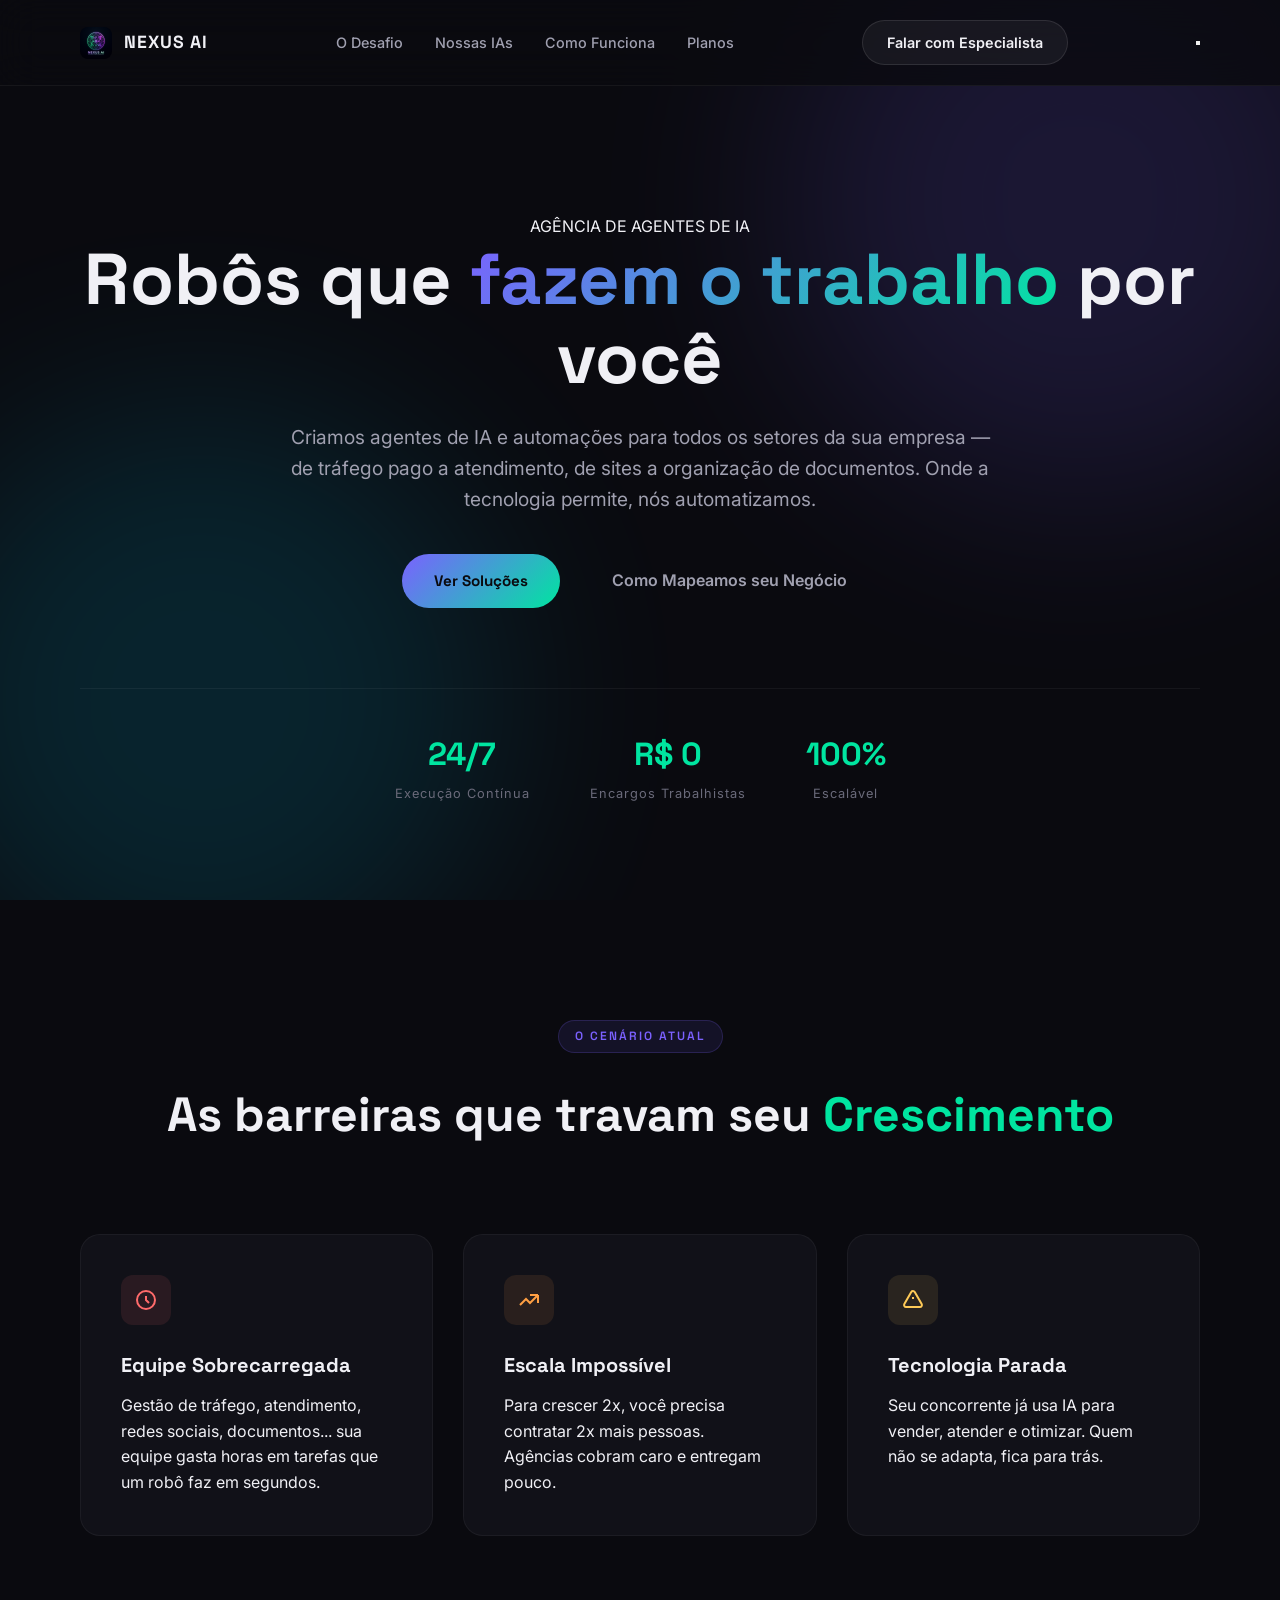
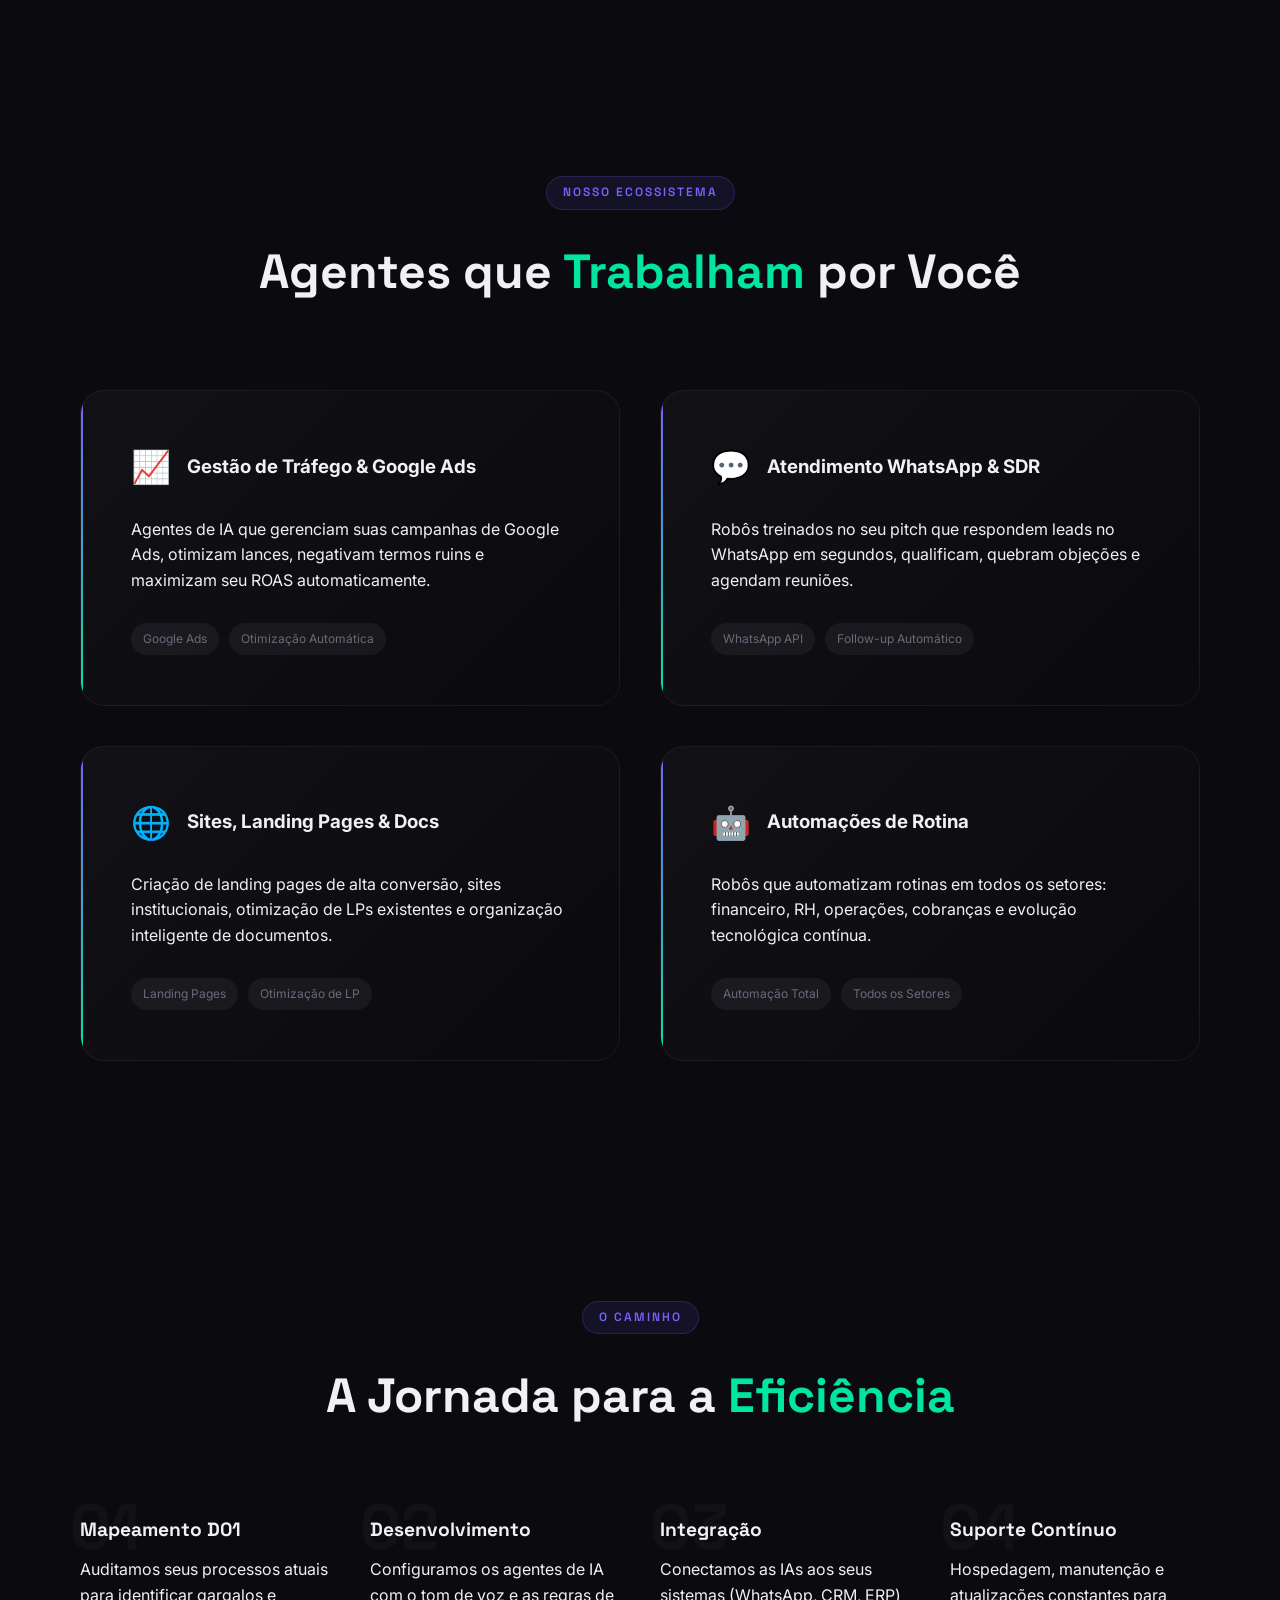
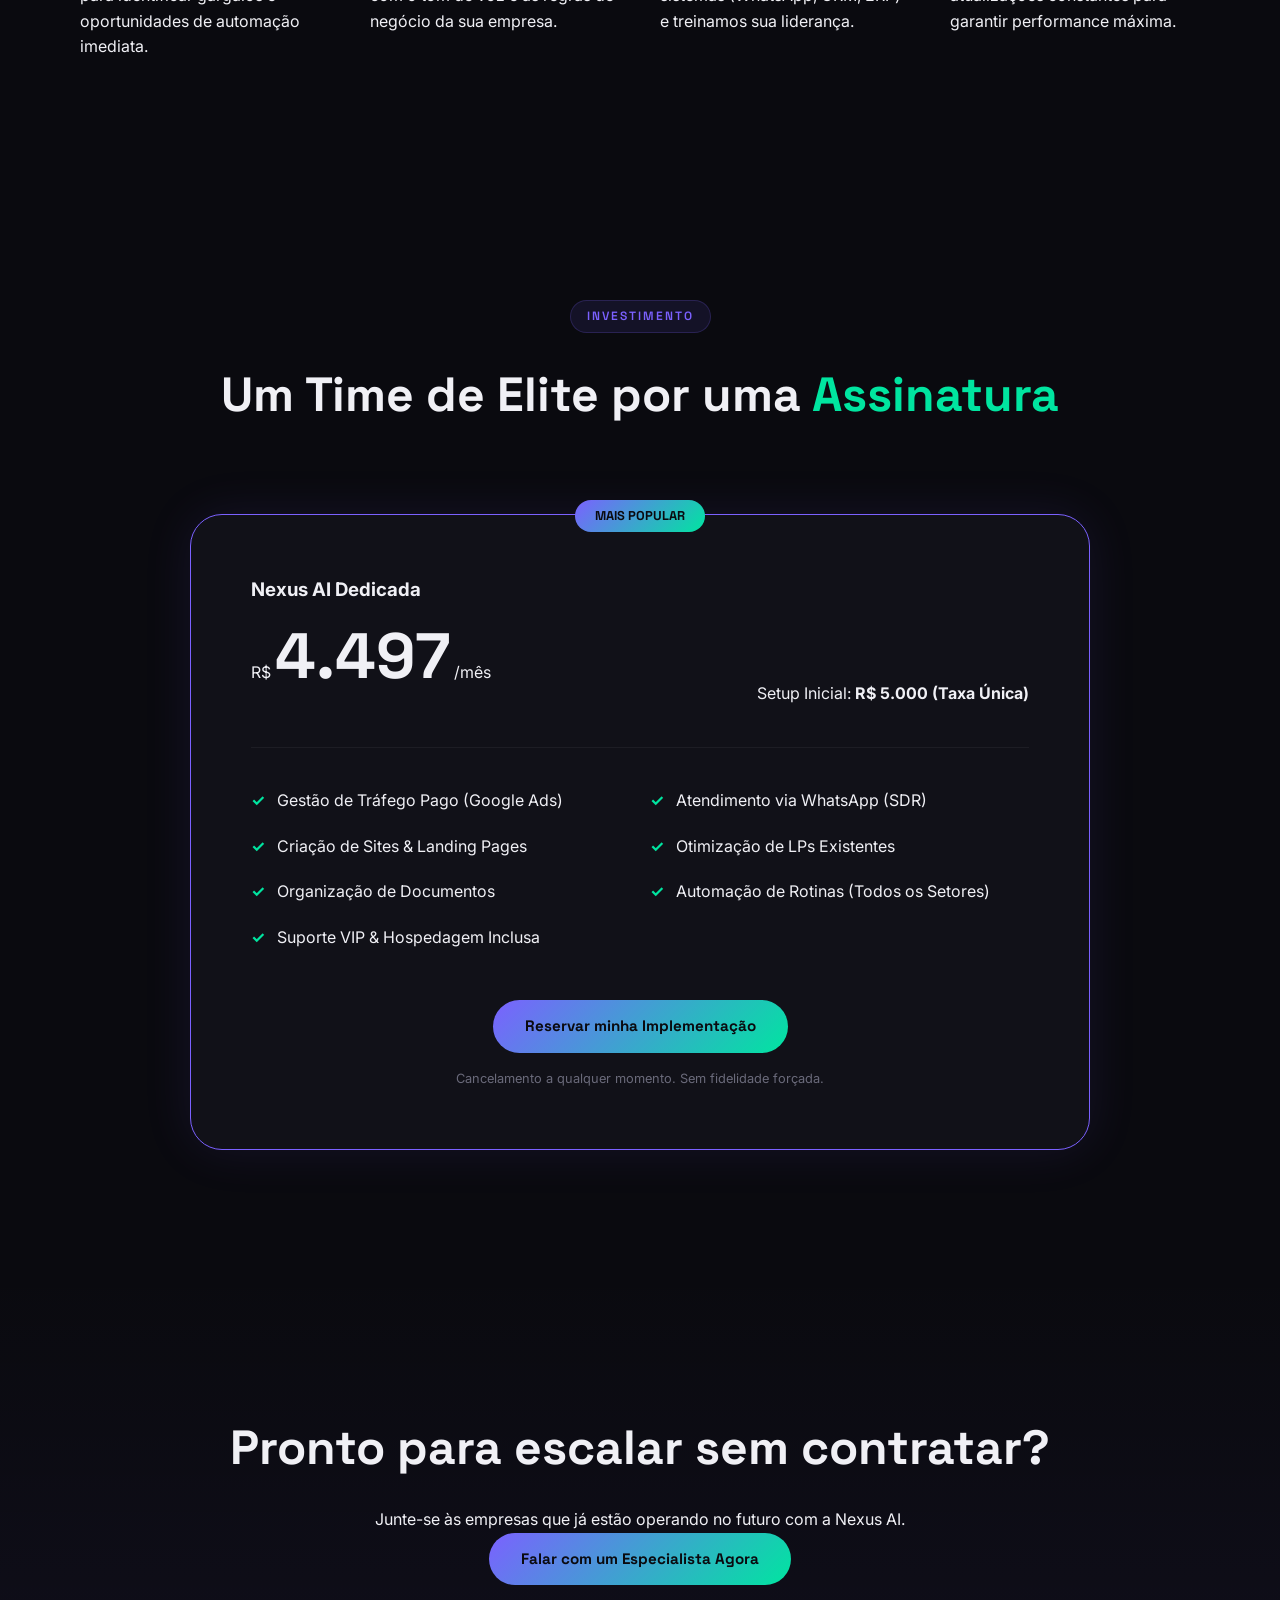
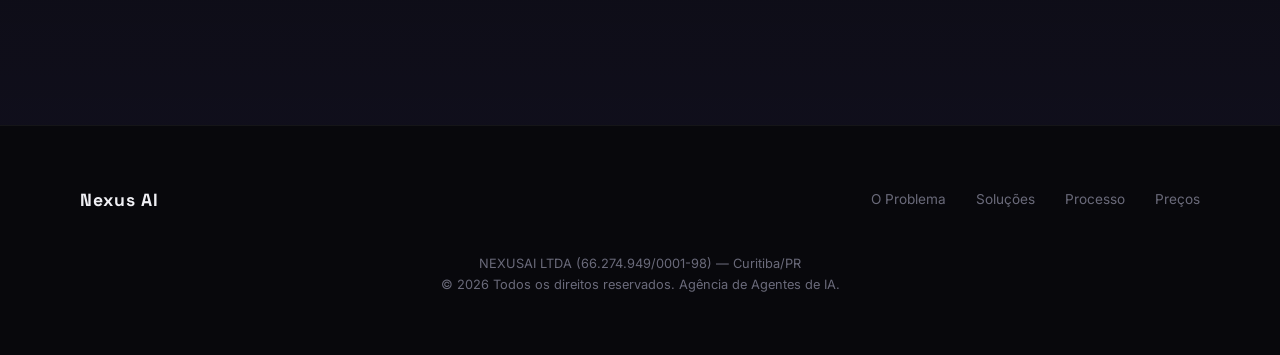
==== commit 1f286902: "Add official logo png to site" ====
--- a/index.html
+++ b/index.html
@@ -15,18 +15,7 @@
     <header class="header">
         <div class="header-container">
             <div class="logo">
-                <div class="logo-icon">
-                    <svg width="28" height="28" viewBox="0 0 28 28" fill="none">
-                        <circle cx="14" cy="14" r="12" stroke="url(#logoGrad)" stroke-width="2"/>
-                        <circle cx="14" cy="14" r="6" fill="url(#logoGrad)"/>
-                        <defs>
-                            <linearGradient id="logoGrad" x1="0" y1="0" x2="28" y2="28">
-                                <stop offset="0%" stop-color="#7B61FF"/>
-                                <stop offset="100%" stop-color="#00E5A0"/>
-                            </linearGradient>
-                        </defs>
-                    </svg>
-                </div>
+                <img src="logo-nexus.png" alt="Nexus AI Logo" class="logo-img">
                 <span>NEXUS AI</span>
             </div>
             <nav class="nav-links">
--- a/landing.css
+++ b/landing.css
@@ -105,6 +105,13 @@
     letter-spacing: 1px;
 }
 
+.logo-img {
+    width: 32px;
+    height: 32px;
+    object-fit: contain;
+    border-radius: 8px;
+}
+
 .nav-links {
     display: flex;
     gap: 32px;
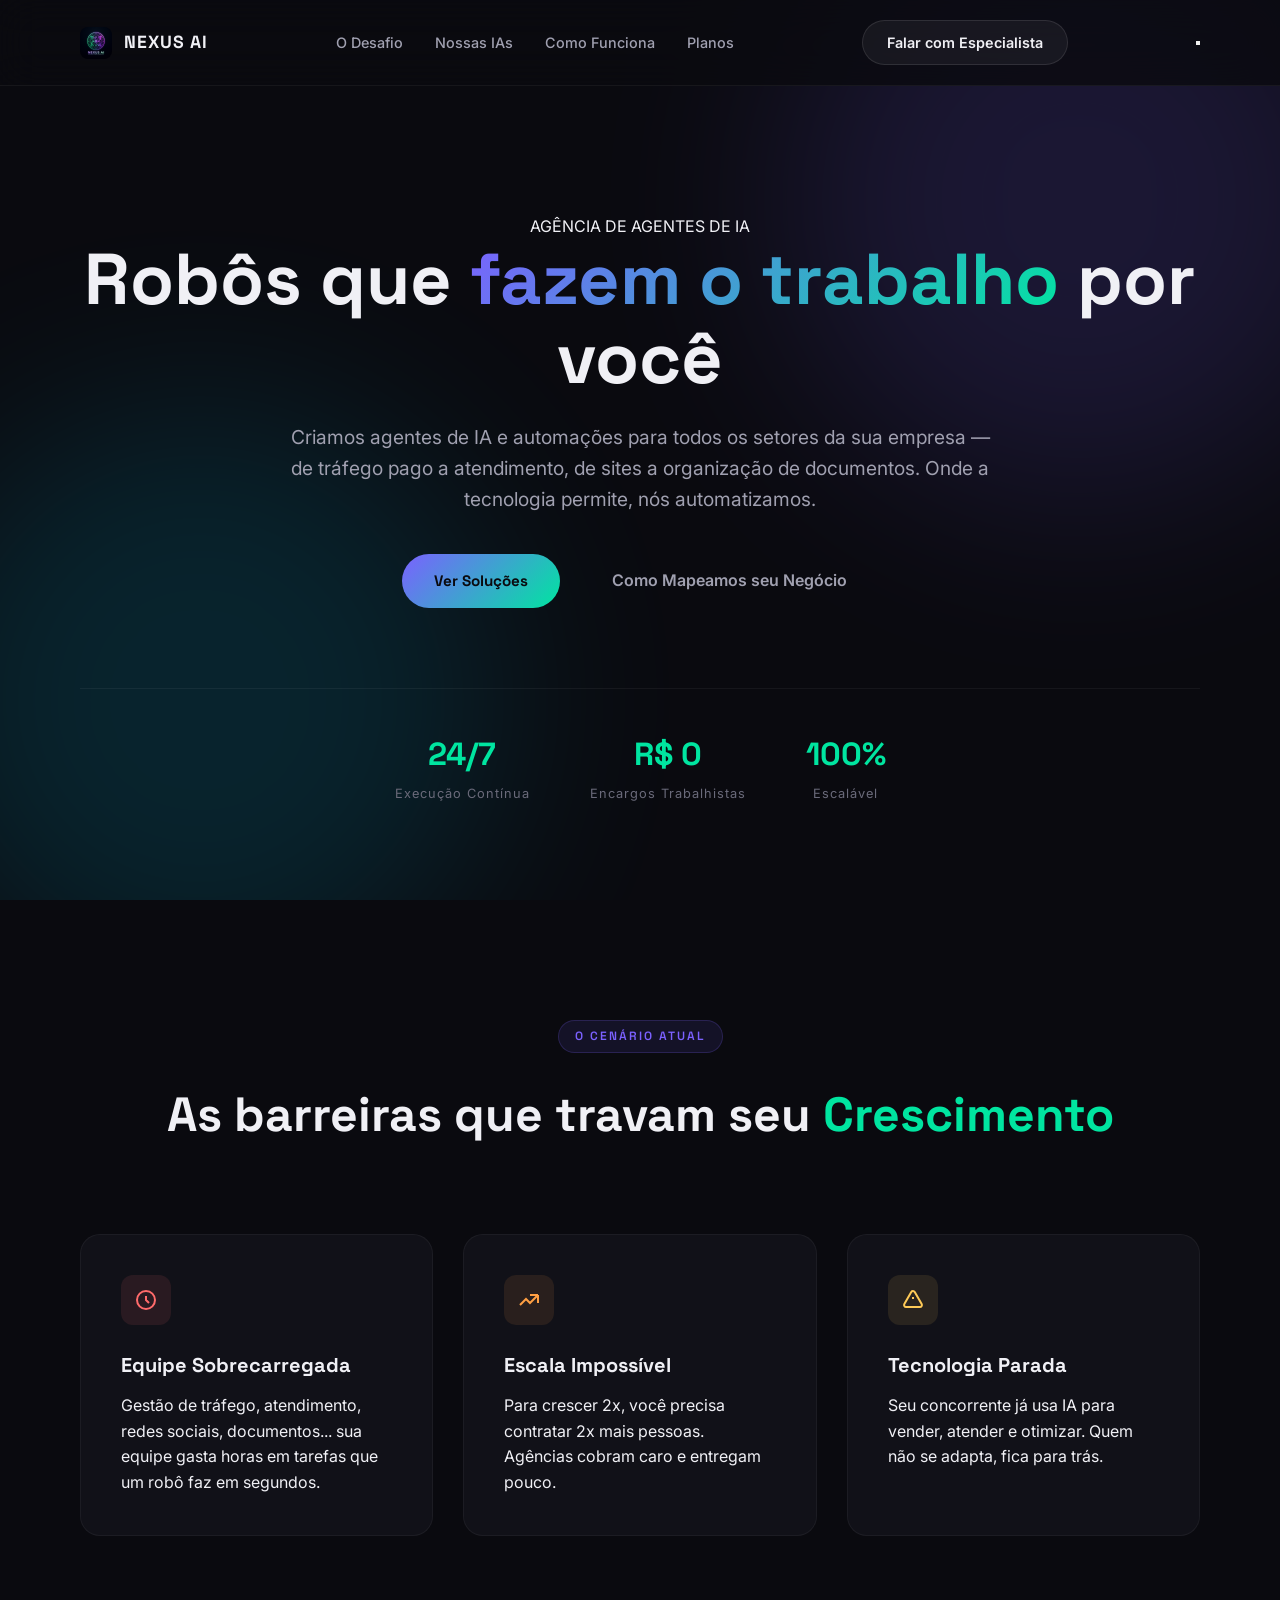
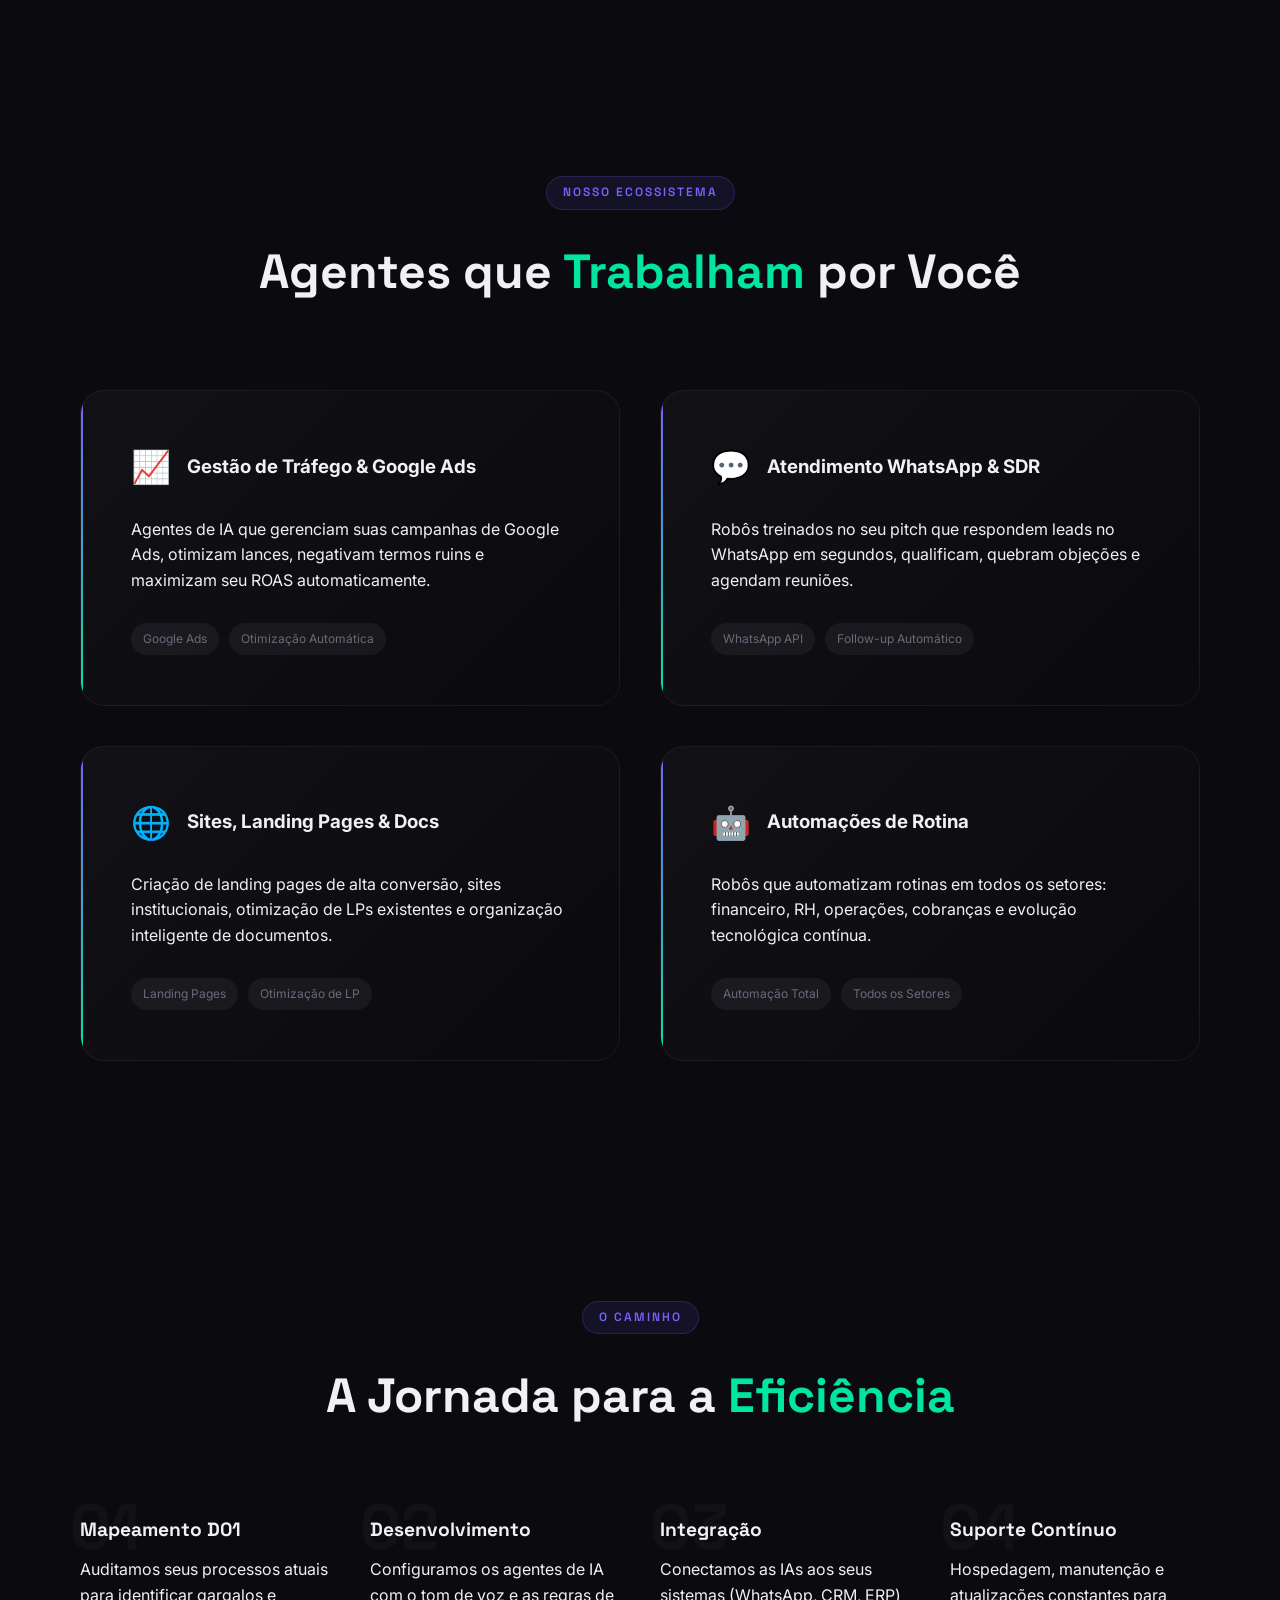
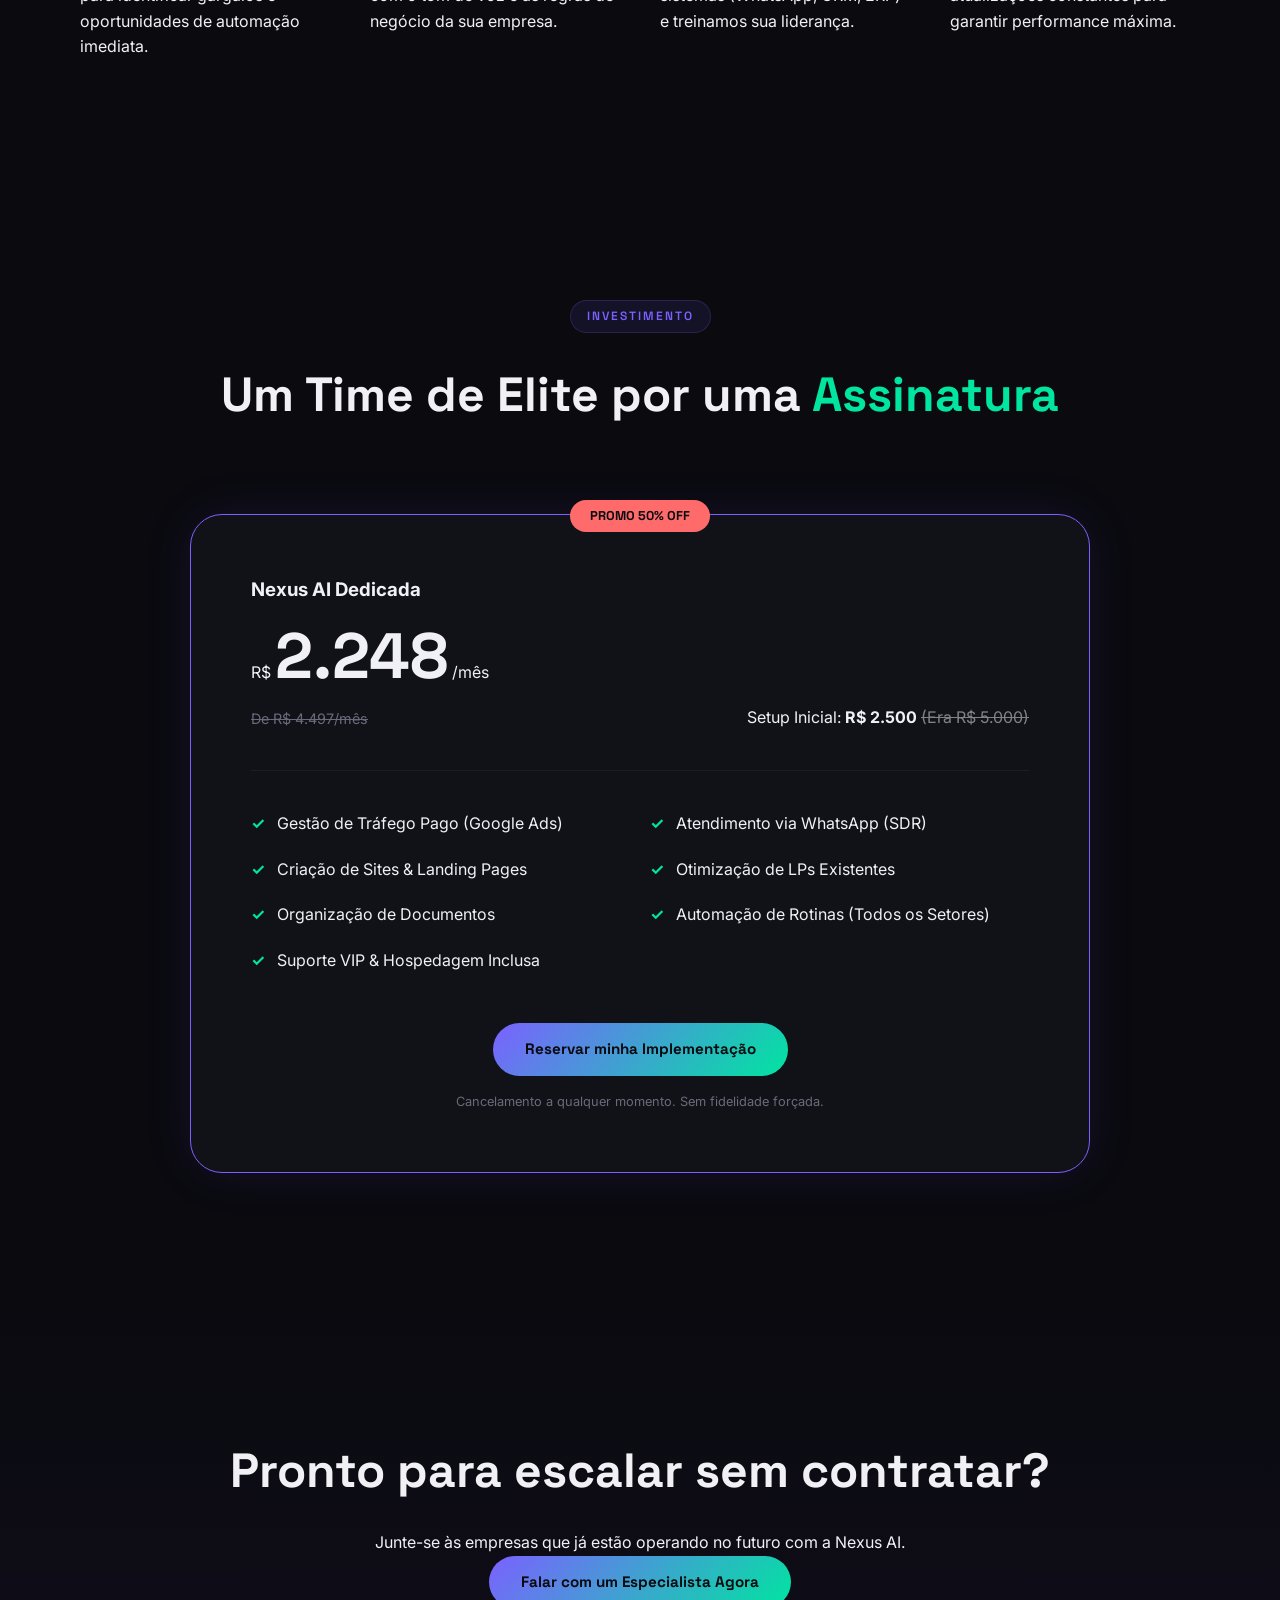
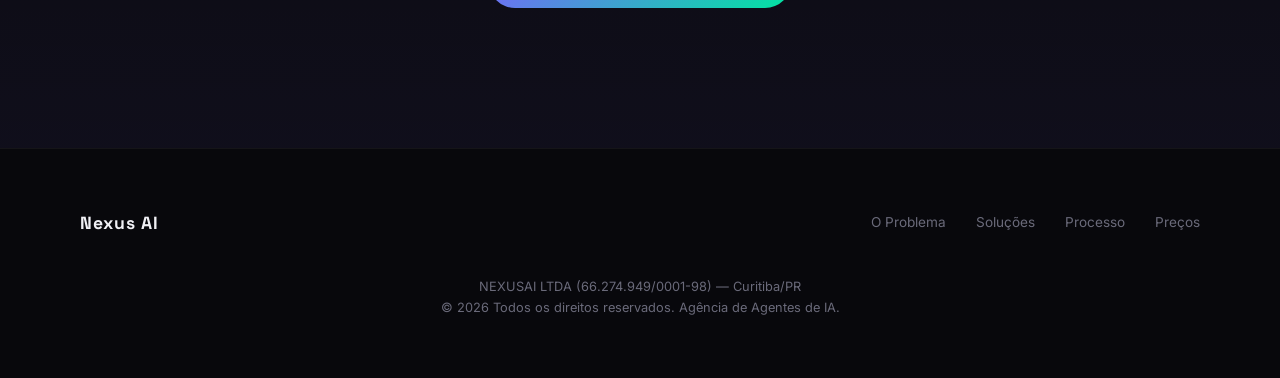
==== commit 8f9e0ac0: "Promo 50% OFF: R$ 2.248 mensal e R$ 2.500 setup" ====
--- a/index.html
+++ b/index.html
@@ -196,18 +196,19 @@
                     <h2>Um Time de Elite por uma <span>Assinatura</span></h2>
                 </div>
                 <div class="pricing-card-main reveal">
-                    <div class="pricing-badge">MAIS POPULAR</div>
+                    <div class="pricing-badge" style="background: #FF6B6B;">PROMO 50% OFF</div>
                     <div class="pricing-top">
                         <div class="price-info">
                             <h3>Nexus AI Dedicada</h3>
                             <div class="price">
                                 <span class="currency">R$</span>
-                                <span class="amt">4.497</span>
+                                <span class="amt">2.248</span>
                                 <span class="period">/mês</span>
                             </div>
+                            <p style="text-decoration: line-through; color: var(--text-muted); font-size: 0.9rem;">De R$ 4.497/mês</p>
                         </div>
                         <div class="setup-info">
-                            <span>Setup Inicial: <strong>R$ 5.000 (Taxa Única)</strong></span>
+                            <span>Setup Inicial: <strong>R$ 2.500</strong> <span style="text-decoration: line-through; opacity: 0.5;">(Era R$ 5.000)</span></span>
                         </div>
                     </div>
                     <div class="pricing-content">
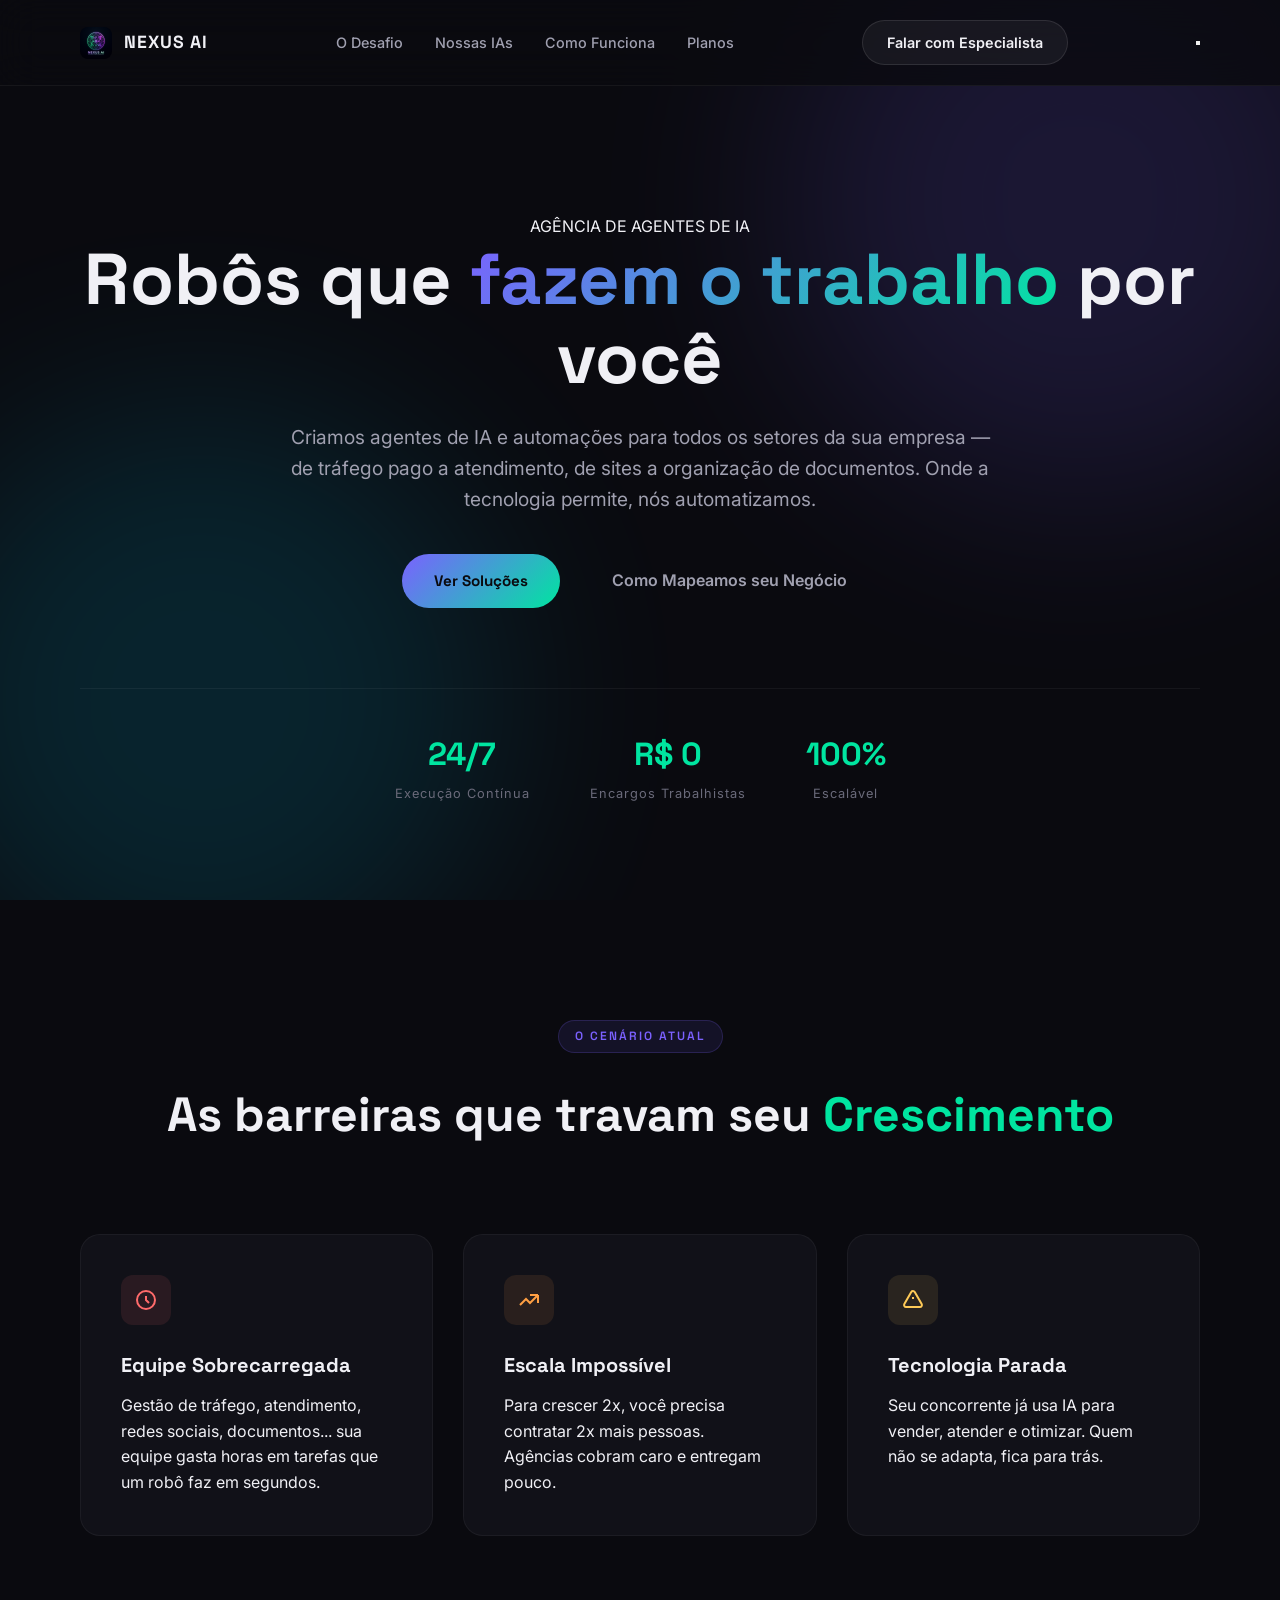
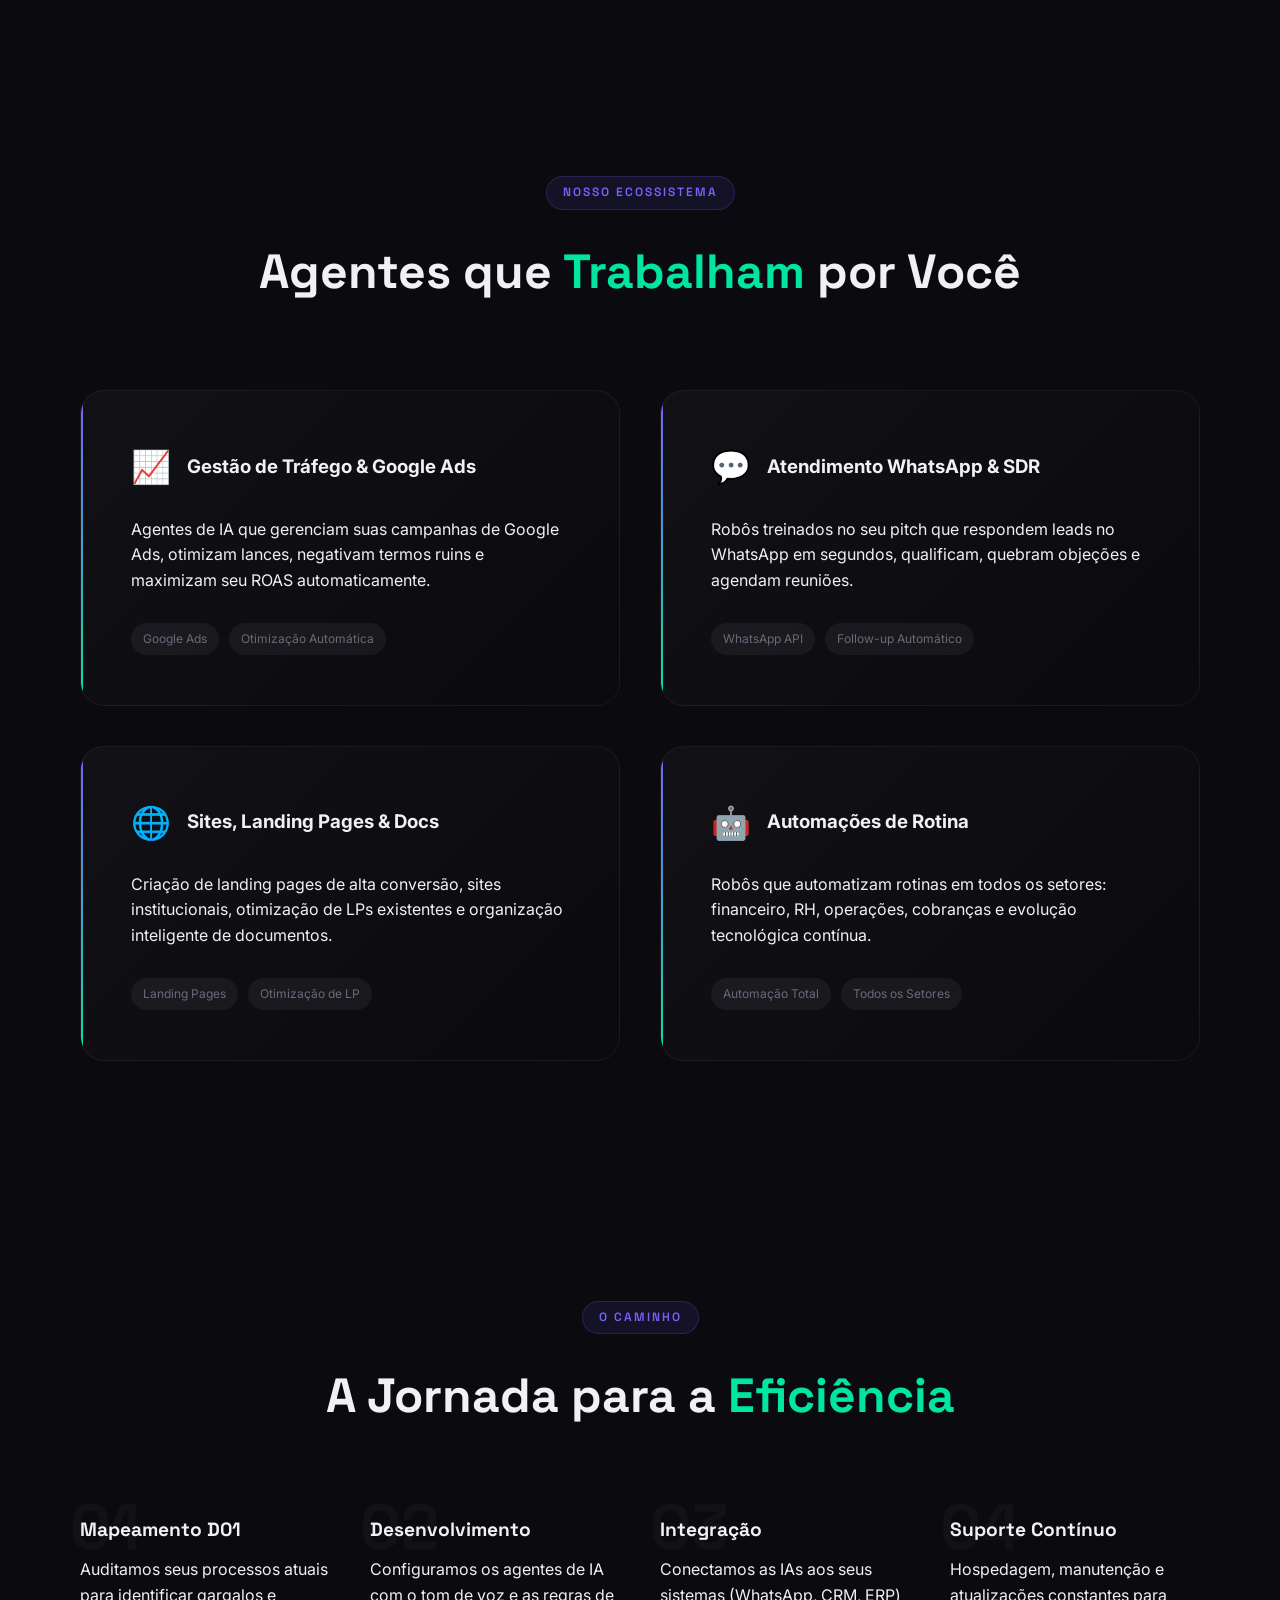
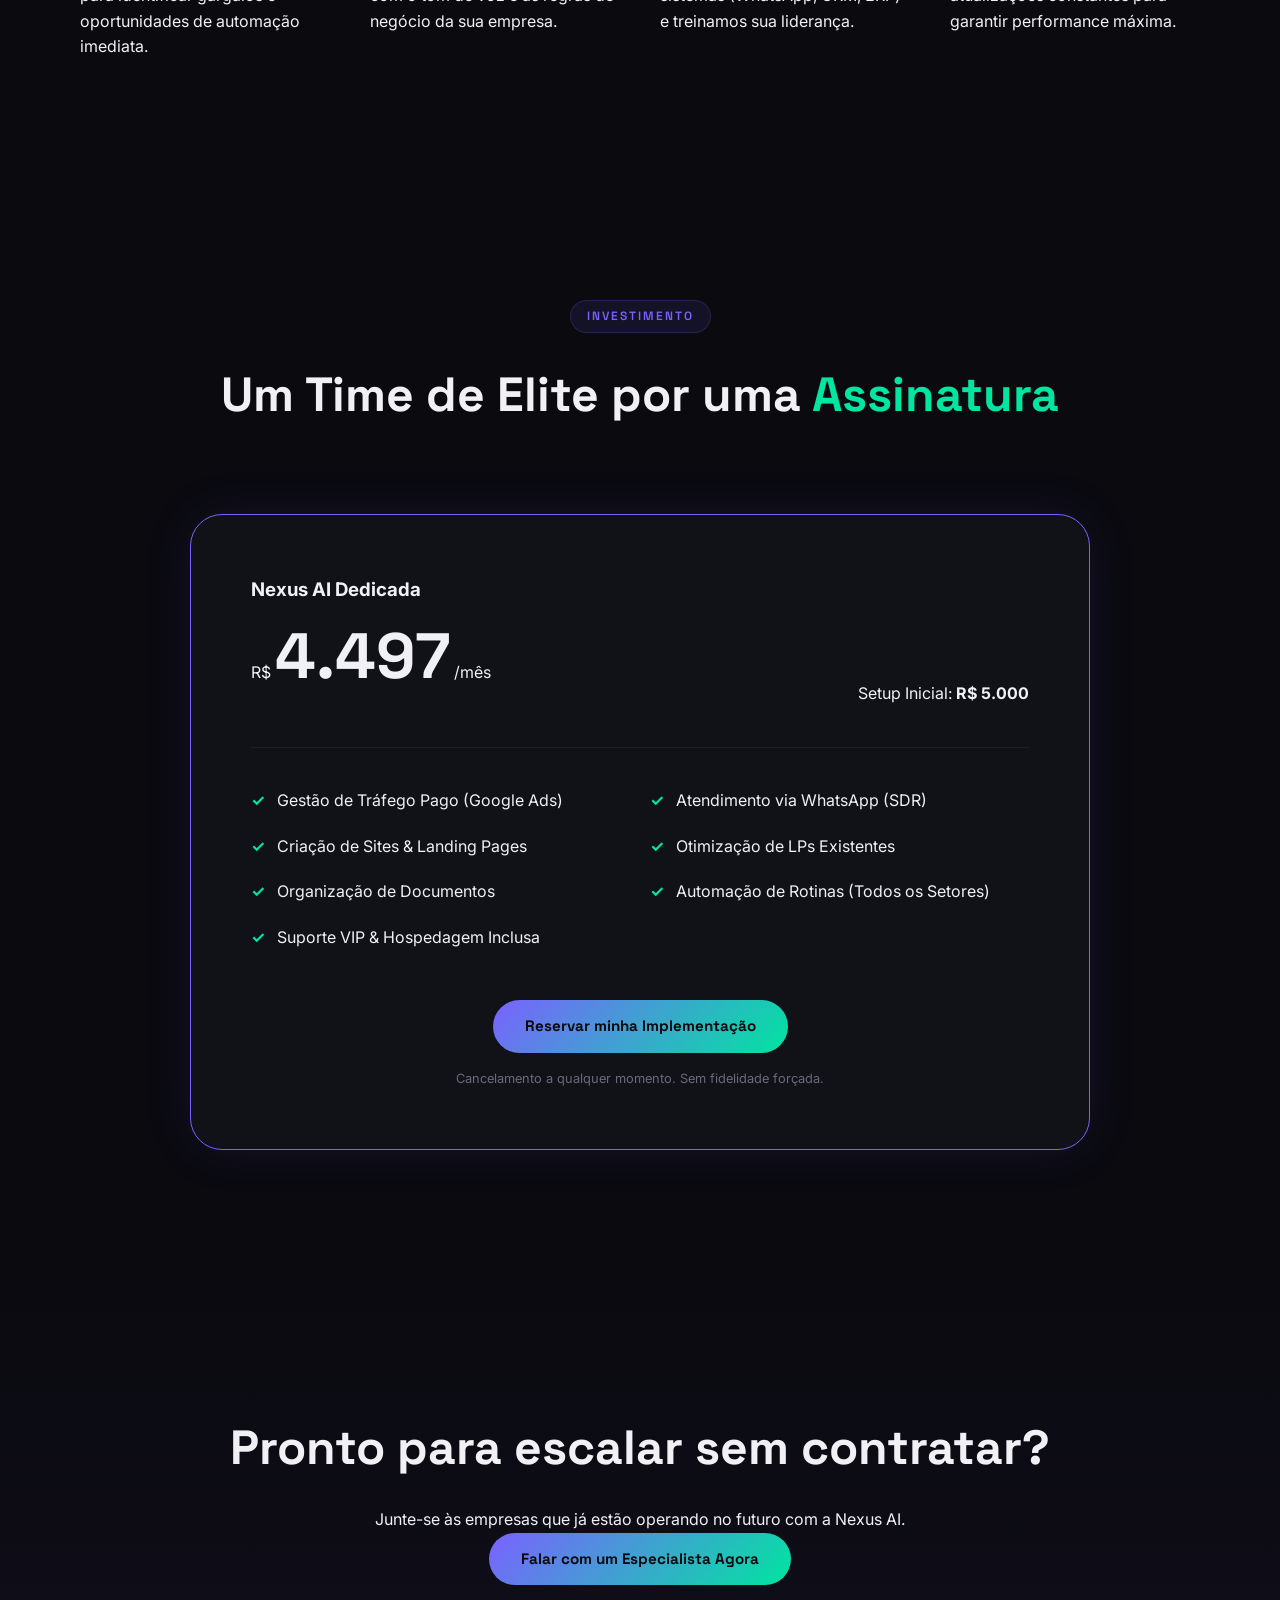
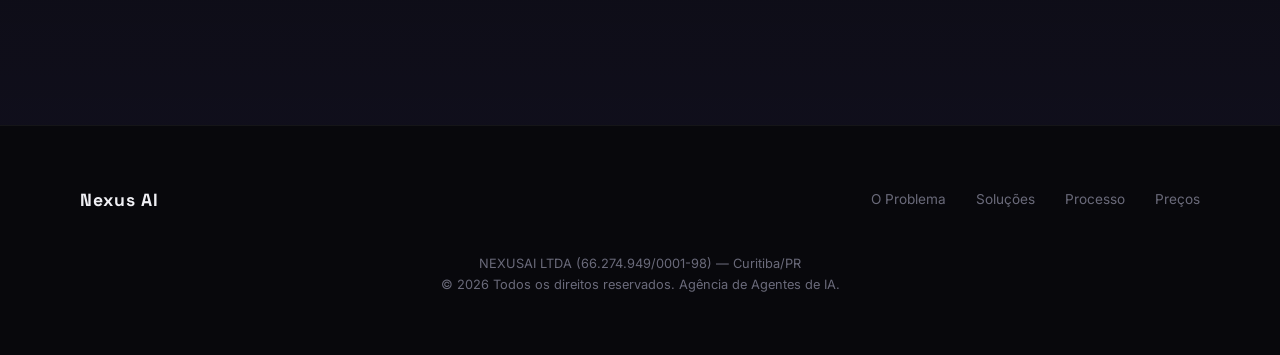
==== commit b3427e7e: "feat: revert pricing to original values (R$ 4497/mo and R$ 5000 setup)" ====
--- a/index.html
+++ b/index.html
@@ -196,19 +196,17 @@
                     <h2>Um Time de Elite por uma <span>Assinatura</span></h2>
                 </div>
                 <div class="pricing-card-main reveal">
-                    <div class="pricing-badge" style="background: #FF6B6B;">PROMO 50% OFF</div>
                     <div class="pricing-top">
                         <div class="price-info">
                             <h3>Nexus AI Dedicada</h3>
                             <div class="price">
                                 <span class="currency">R$</span>
-                                <span class="amt">2.248</span>
+                                <span class="amt">4.497</span>
                                 <span class="period">/mês</span>
                             </div>
-                            <p style="text-decoration: line-through; color: var(--text-muted); font-size: 0.9rem;">De R$ 4.497/mês</p>
                         </div>
                         <div class="setup-info">
-                            <span>Setup Inicial: <strong>R$ 2.500</strong> <span style="text-decoration: line-through; opacity: 0.5;">(Era R$ 5.000)</span></span>
+                            <span>Setup Inicial: <strong>R$ 5.000</strong></span>
                         </div>
                     </div>
                     <div class="pricing-content">
